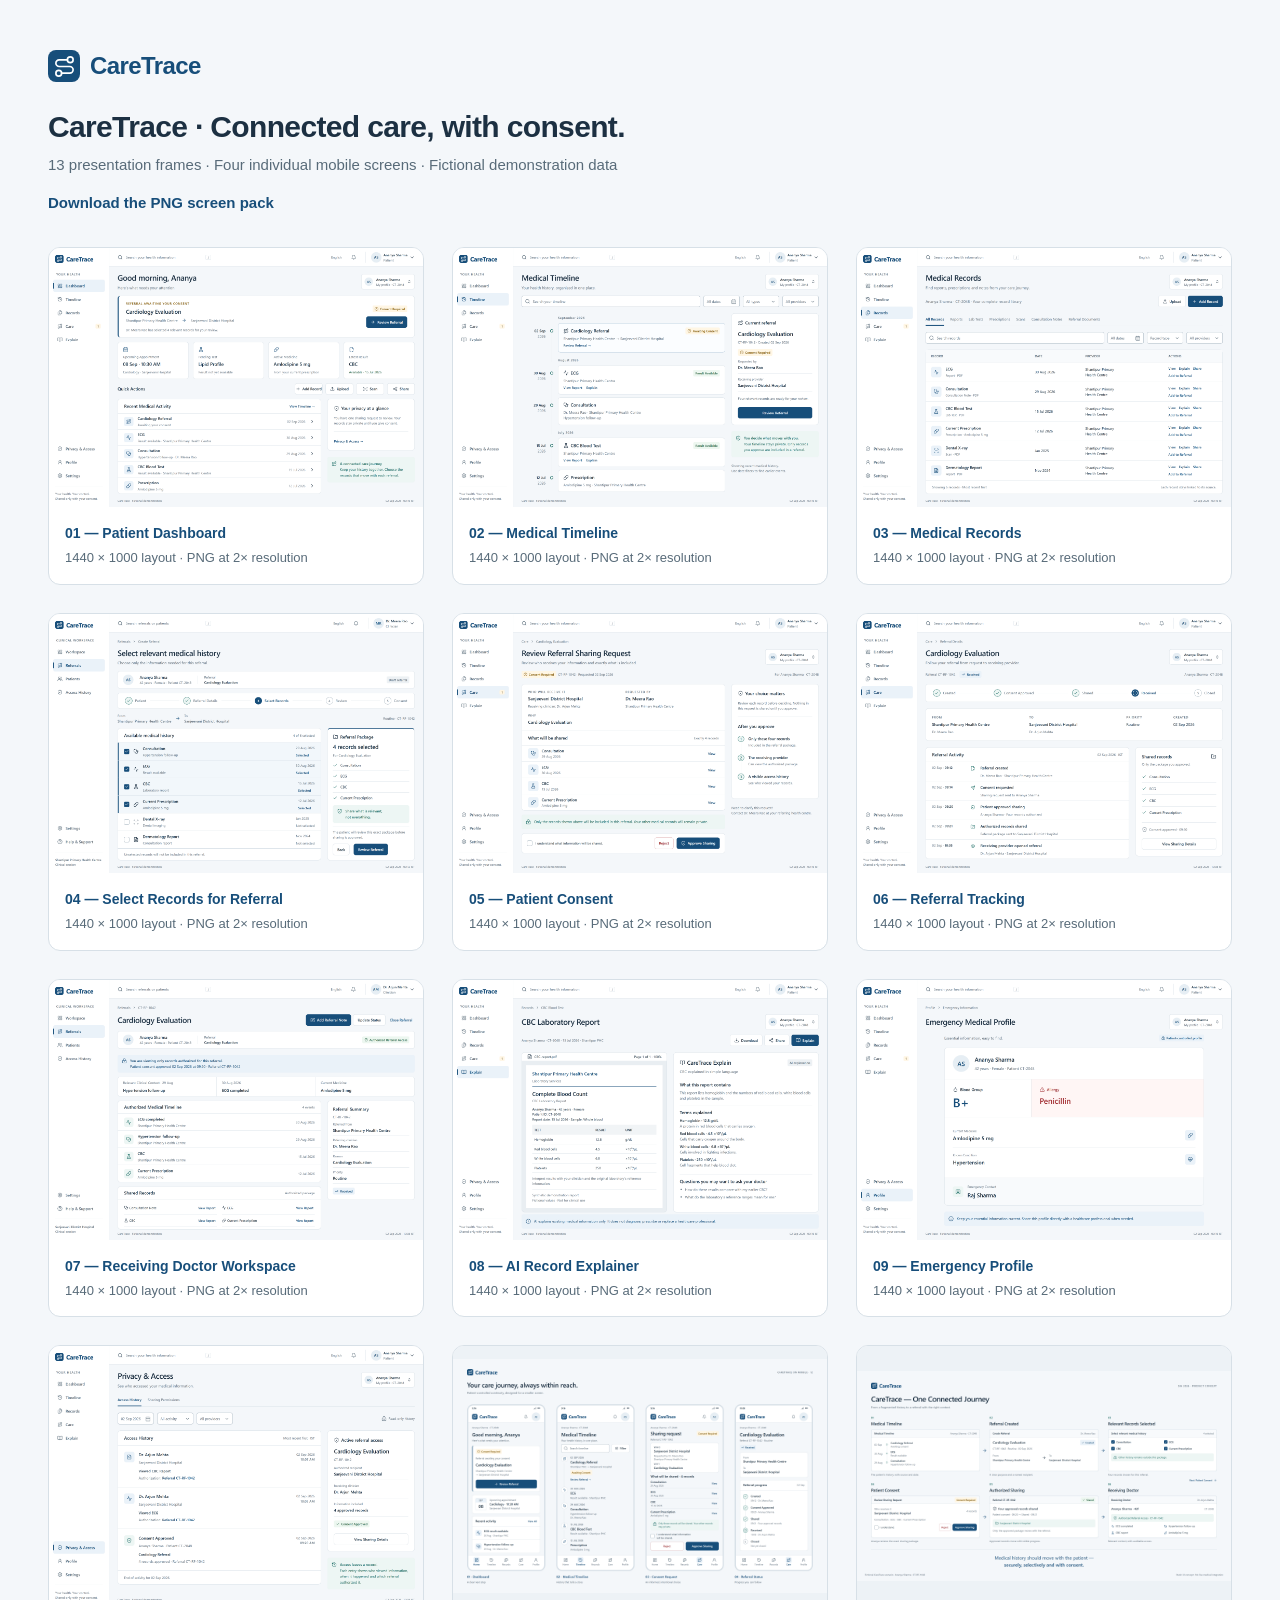
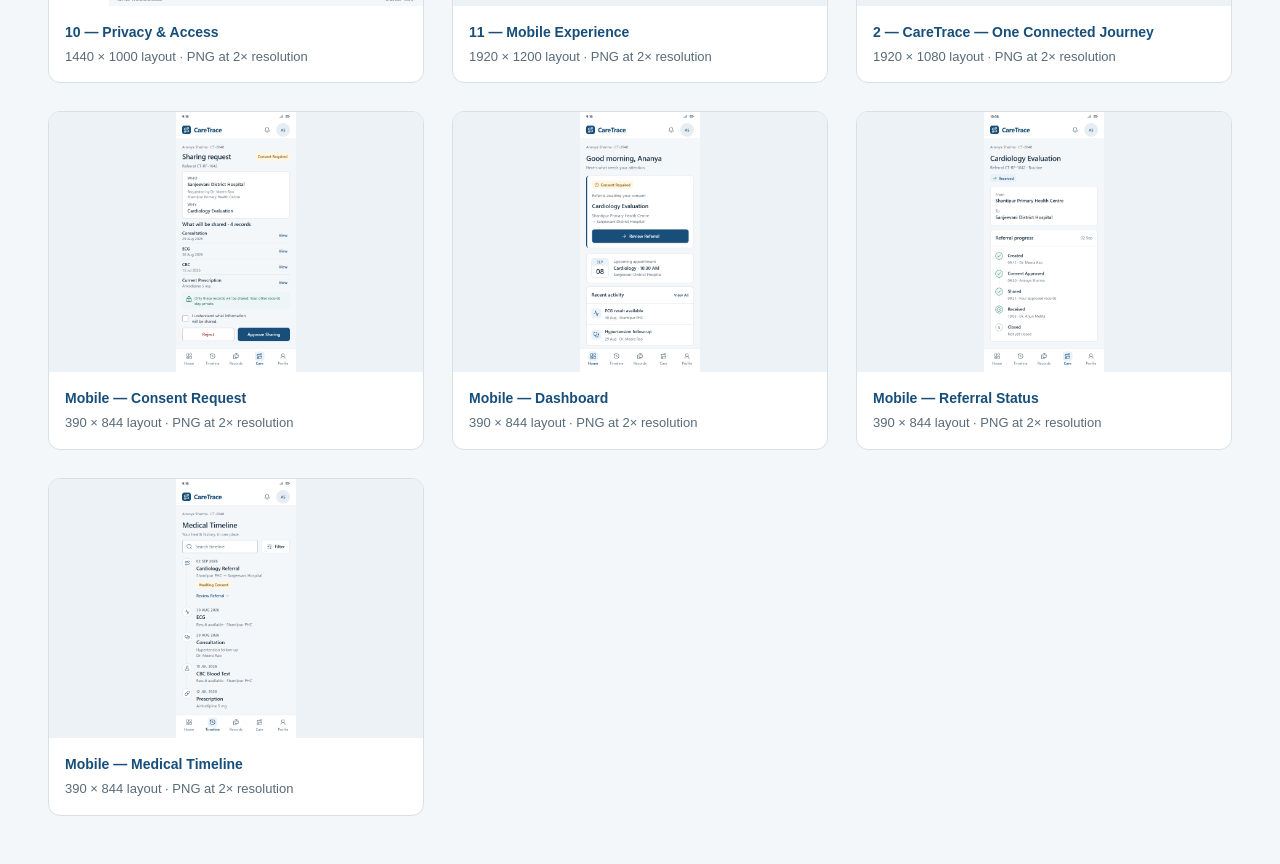
==== index.html @ 1bf3c95d "First commit" ====
<!doctype html>
<html lang="en">

<head>
    <meta charset="utf-8">
    <meta name="viewport" content="width=device-width,initial-scale=1">
    <title>CareTrace — Static UI Screens</title>
    <link rel="stylesheet" href="source/styles.css">
</head>

<body>
    <main class="gallery">
        <div class="brand"><span class="brandmark"><svg viewBox="0 0 24 24" fill="none" stroke="currentColor"
                    stroke-linecap="round" stroke-linejoin="round" aria-hidden="true">
                    <circle cx="6" cy="19" r="3" />
                    <path d="M9 19h8.5a3.5 3.5 0 0 0 0-7h-11a3.5 3.5 0 0 1 0-7H15" />
                    <circle cx="18" cy="5" r="3" />
                </svg></span>CareTrace</div>
        <h1>CareTrace · Connected care, with consent.</h1>
        <p class="muted">13 presentation frames · Four individual mobile screens · Fictional demonstration data</p>
        <p class="mt16"><a href="CareTrace-UI-Screens.zip">Download the PNG screen pack</a></p>
        <div class="gallery-grid">
            <!-- <a class="gallery-item" href="screens/01-design-system.png"><img
                    src="screens/01-design-system.png" alt="Design System / UI Kit">
                <div class="caption">01 — Design System / UI Kit<small>1440 × 1000 layout · PNG at 2× resolution</small>
                </div> -->
            </a><a class="gallery-item" href="pages/02-patient-dashboard.html"><img
                    src="screens/02-patient-dashboard.png" alt="Patient Dashboard">
                <div class="caption">01 — Patient Dashboard<small>1440 × 1000 layout · PNG at 2× resolution</small>
                </div>
            </a><a class="gallery-item" href="pages/03-medical-timeline.html"><img
                    src="screens/03-medical-timeline.png" alt="Medical Timeline">
                <div class="caption">02 — Medical Timeline<small>1440 × 1000 layout · PNG at 2× resolution</small></div>
            </a><a class="gallery-item" href="pages/04-medical-records.html"><img src="screens/04-medical-records.png"
                    alt="Medical Records">
                <div class="caption">03 — Medical Records<small>1440 × 1000 layout · PNG at 2× resolution</small></div>
            </a><a class="gallery-item" href="pages/05-select-records.html"><img src="screens/05-select-records.png"
                    alt="Select Records for Referral">
                <div class="caption">04 — Select Records for Referral<small>1440 × 1000 layout · PNG at 2×
                        resolution</small></div>
            </a><a class="gallery-item" href="pages/06-patient-consent.html"><img src="screens/06-patient-consent.png"
                    alt="Patient Consent">
                <div class="caption">05 — Patient Consent<small>1440 × 1000 layout · PNG at 2× resolution</small></div>
            </a><a class="gallery-item" href="pages/07-referral-tracking.html"><img
                    src="screens/07-referral-tracking.png" alt="Referral Tracking">
                <div class="caption">06 — Referral Tracking<small>1440 × 1000 layout · PNG at 2× resolution</small>
                </div>
            </a><a class="gallery-item" href="pages/08-doctor-workspace.html"><img
                    src="screens/08-doctor-workspace.png" alt="Receiving Doctor Workspace">
                <div class="caption">07 — Receiving Doctor Workspace<small>1440 × 1000 layout · PNG at 2×
                        resolution</small></div>
            </a><a class="gallery-item" href="pages/09-ai-record-explainer.html"><img
                    src="screens/09-ai-record-explainer.png" alt="AI Record Explainer">
                <div class="caption">08 — AI Record Explainer<small>1440 × 1000 layout · PNG at 2× resolution</small>
                </div>
            </a><a class="gallery-item" href="pages/10-emergency-profile.html"><img
                    src="screens/10-emergency-profile.png" alt="Emergency Profile">
                <div class="caption">09 — Emergency Profile<small>1440 × 1000 layout · PNG at 2× resolution</small>
                </div>
            </a><a class="gallery-item" href="pages/11-privacy-access.html"><img src="screens/11-privacy-access.png"
                    alt="Privacy & Access">
                <div class="caption">10 — Privacy & Access<small>1440 × 1000 layout · PNG at 2× resolution</small></div>
            </a><a class="gallery-item" href="pages/12-mobile-experience.html"><img
                    src="screens/12-mobile-experience.png" alt="Mobile Experience">
                <div class="caption">11 — Mobile Experience<small>1920 × 1200 layout · PNG at 2× resolution</small>
                </div>
            </a><a class="gallery-item" href="pages/13-journey-overview.html"><img
                    src="screens/13-journey-overview.png" alt="CareTrace — One Connected Journey">
                <div class="caption">2 — CareTrace — One Connected Journey<small>1920 × 1080 layout · PNG at 2×
                        resolution</small></div>
            </a><a class="gallery-item" href="pages/mobile-consent.html"><img src="screens/mobile-consent.png"
                    alt="Consent Request">
                <div class="caption">Mobile — Consent Request<small>390 × 844 layout · PNG at 2× resolution</small>
                </div>
            </a><a class="gallery-item" href="pages/mobile-dashboard.html"><img src="screens/mobile-dashboard.png"
                    alt="Dashboard">
                <div class="caption">Mobile — Dashboard<small>390 × 844 layout · PNG at 2× resolution</small></div>
            </a><a class="gallery-item" href="pages/mobile-status.html"><img src="screens/mobile-status.png"
                    alt="Referral Status">
                <div class="caption">Mobile — Referral Status<small>390 × 844 layout · PNG at 2× resolution</small>
                </div>
            </a><a class="gallery-item" href="pages/mobile-timeline.html"><img src="screens/mobile-timeline.png"
                    alt="Medical Timeline">
                <div class="caption">Mobile — Medical Timeline<small>390 × 844 layout · PNG at 2× resolution</small>
                </div>
            </a></div>
    </main>
</body>

</html>
---- source/styles.css ----
:root{--blue:#174e7a;--teal:#176a63;--ink:#1c3042;--muted:#586b79;--line:#d7e0e7;--bg:#f4f7fa;--green:#226343;--amber:#825500;--red:#a33135;--bluewash:#eaf2f9;--tealwash:#edf6f4;--greenwash:#edf7f0;--amberwash:#fff6e4;--redwash:#fff0f0}
*{box-sizing:border-box}body{margin:0;font-family:'Segoe UI',sans-serif;font-size:15px;line-height:1.5;color:var(--ink);background:var(--bg)}button,input,select{font:inherit}button{cursor:default}svg{width:20px;height:20px;flex:none;vertical-align:middle;stroke-width:1.75}h1,h2,h3,p{margin:0}h1{font-size:30px;line-height:1.25;font-weight:600;letter-spacing:-.65px}h2{font-size:22px;line-height:1.35;font-weight:600;letter-spacing:-.25px}h3{font-size:17px;line-height:1.4;font-weight:600}small,.small{font-size:13px}strong{font-weight:600}a,.link{color:var(--blue);font-weight:600;text-decoration:none}.muted{color:var(--muted)}.eyebrow{font-size:12px;letter-spacing:1.2px;text-transform:uppercase;font-weight:600;color:var(--muted)}.row{display:flex;align-items:center;gap:16px}.between{justify-content:space-between}.start{align-items:flex-start}.end{justify-content:flex-end}.gap8{gap:8px}.gap24{gap:24px}.stack{display:flex;flex-direction:column;gap:24px}.stack16{display:flex;flex-direction:column;gap:16px}.stack8{display:flex;flex-direction:column;gap:8px}.grow{flex:1;min-width:0}.mt8{margin-top:8px}.mt16{margin-top:16px}.mt24{margin-top:24px}.mt32{margin-top:32px}.mb16{margin-bottom:16px}.mb24{margin-bottom:24px}.rule{border:0;border-top:1px solid var(--line);margin:24px 0}.iconbox{display:grid;place-items:center;width:40px;height:40px;border-radius:8px;color:var(--blue);background:var(--bluewash);flex:none}.iconbox.teal{color:var(--teal);background:var(--tealwash)}.iconbox.amber{color:var(--amber);background:var(--amberwash)}.avatar{display:grid;place-items:center;width:40px;height:40px;border-radius:50%;background:#e6eef4;color:var(--blue);font-size:14px;font-weight:600;flex:none}.avatar.large{height:52px;width:52px;font-size:19px}.brand{display:flex;align-items:center;gap:10px;font-size:24px;letter-spacing:-.6px;font-weight:650;color:var(--blue)}.brandmark{width:32px;height:32px;background:var(--blue);color:white;display:grid;place-items:center;border-radius:8px}.brandmark svg{width:23px;height:23px}.sidebar{position:absolute;left:0;top:0;bottom:0;width:232px;background:#fff;border-right:1px solid var(--line);display:flex;flex-direction:column;padding:24px 16px}.sidebar .brand{padding:0 8px;margin-bottom:32px}.workspace-label{margin:0 12px 12px}.nav-item{height:48px;display:flex;align-items:center;gap:12px;padding:0 16px;border-radius:8px;color:var(--muted);font-weight:500;margin-bottom:4px}.nav-item.active{color:var(--blue);background:var(--bluewash);font-weight:600;position:relative}.nav-item.active:before{content:'';position:absolute;left:0;height:22px;width:3px;background:var(--blue);border-radius:0 3px 3px 0}.nav-item svg{width:20px}.nav-count{margin-left:auto;font-size:12px;min-width:20px;text-align:center;color:var(--amber);background:var(--amberwash);border-radius:4px}.sidebar-bottom{margin-top:auto}.sidebar-foot{border-top:1px solid var(--line);margin:16px 8px 0;padding-top:20px;font-size:12px;color:var(--muted)}.topbar{height:72px;background:#fff;border-bottom:1px solid var(--line);display:flex;align-items:center;justify-content:space-between;padding:0 32px}.topbar-search{width:360px;display:flex;gap:12px;align-items:center;color:var(--muted);font-size:14px}.topbar-search kbd{margin-left:auto;font-family:inherit;font-size:12px;border:1px solid var(--line);padding:0 7px;border-radius:4px}.top-user{padding-left:20px;border-left:1px solid var(--line)}.icon-button{width:44px;height:44px;border:0;background:transparent;display:grid;place-items:center;color:var(--muted)}.app{position:relative;width:1440px;height:1000px;overflow:hidden}.application{margin-left:232px}.content{padding:28px 32px 48px}.page-head{display:flex;justify-content:space-between;align-items:center;margin-bottom:24px;gap:24px}.page-head p{color:var(--muted);margin-top:8px}.breadcrumb{display:flex;align-items:center;gap:8px;font-size:13px;color:var(--muted);margin-bottom:16px}.breadcrumb svg{width:14px;height:14px}.profile-switch{display:flex;align-items:center;gap:12px;padding:8px 12px;background:#fff;border:1px solid var(--line);border-radius:8px;text-align:left;color:var(--ink)}.profile-switch .avatar{width:32px;height:32px;font-size:12px}.profile-switch svg{width:16px}.btn{border:1px solid var(--line);border-radius:8px;background:#fff;min-height:44px;padding:10px 16px;color:var(--ink);font-size:14px;font-weight:600;display:inline-flex;align-items:center;justify-content:center;gap:8px;white-space:nowrap}.btn svg{width:18px;height:18px}.btn.primary{background:var(--blue);border-color:var(--blue);color:#fff}.btn.tertiary{background:transparent;border-color:transparent;color:var(--blue);padding-left:8px;padding-right:8px}.btn.danger{color:var(--red);border-color:#dba9ab}.btn.compact{min-height:36px;padding:6px 12px;font-size:13px}.btn.full{width:100%}.chip{display:inline-flex;align-items:center;gap:6px;border-radius:5px;padding:4px 8px;font-size:12px;line-height:1.5;font-weight:600;color:var(--blue);background:var(--bluewash);white-space:nowrap}.chip svg{width:14px;height:14px}.chip.amber{color:var(--amber);background:var(--amberwash)}.chip.green{color:var(--green);background:var(--greenwash)}.chip.red{color:var(--red);background:var(--redwash)}.chip.neutral{color:var(--muted);background:#edf1f4}.panel{background:#fff;border:1px solid var(--line);border-radius:12px;padding:24px}.panel.flush{padding:0}.panel-head{display:flex;align-items:center;justify-content:space-between;padding:20px 24px;border-bottom:1px solid var(--line)}.panel-foot{padding:16px 24px;border-top:1px solid var(--line)}.split{display:grid;grid-template-columns:minmax(0,1fr) 336px;gap:24px;align-items:start}.equal{display:grid;grid-template-columns:1fr 1fr;gap:24px}.three{display:grid;grid-template-columns:repeat(3,1fr);gap:24px}.four{display:grid;grid-template-columns:repeat(4,1fr);gap:16px}.notice{display:flex;align-items:flex-start;gap:12px;border-radius:8px;padding:16px;background:var(--bluewash);color:var(--blue);font-size:14px;line-height:1.6}.notice svg{margin-top:1px}.notice.teal{color:var(--teal);background:var(--tealwash)}.notice.amber{color:var(--amber);background:var(--amberwash)}.notice.neutral{background:#f4f7fa;color:var(--muted)}.attention{border-left:4px solid var(--blue);padding:24px 28px;background:#fff}.attention .eyebrow{color:var(--amber)}.attention h2{margin:8px 0}.route{display:flex;gap:16px;align-items:center;color:var(--muted);font-size:14px}.route svg{width:18px;color:var(--blue)}.summary{padding:20px}.summary .label{font-size:13px;color:var(--muted);margin:12px 0 6px}.summary h3{font-size:18px}.summary .row{gap:8px}.summary svg{color:var(--blue)}.mini-date{border:1px solid var(--line);border-radius:8px;width:56px;text-align:center;overflow:hidden;flex:none}.mini-date .month{font-size:11px;letter-spacing:1px;background:var(--bluewash);padding:3px}.mini-date .day{font-size:23px;font-weight:600;padding:2px}.list-row{display:flex;gap:16px;align-items:center;padding:17px 24px;border-bottom:1px solid var(--line);min-height:76px}.list-row:last-child{border-bottom:0}.list-row p{font-size:13px;color:var(--muted);margin-top:3px}.list-row .meta{margin-left:auto;text-align:right;font-size:13px;color:var(--muted)}.list-row .iconbox{width:36px;height:36px}.quick-actions{display:flex;align-items:center;gap:12px}.quick-actions .btn{flex:1;min-width:0}.field{height:44px;background:#fff;border:1px solid #95a7b5;border-radius:8px;padding:0 12px;display:flex;align-items:center;gap:10px;color:var(--muted);font-size:14px}.field .push{margin-left:auto}.filters{display:flex;align-items:center;gap:12px;margin-bottom:24px}.filters .search{flex:1}.filters .field:not(.search){min-width:140px}.filter-label{font-size:13px;color:var(--muted);margin-right:4px}.tabs{display:flex;gap:24px;border-bottom:1px solid var(--line);margin-bottom:24px;white-space:nowrap}.tab{padding:12px 0;color:var(--muted);font-size:14px}.tab.active{color:var(--blue);border-bottom:3px solid var(--blue);font-weight:600}.identity-strip{background:#fff;border:1px solid var(--line);border-radius:10px;display:flex;align-items:center;gap:24px;padding:16px 20px;margin-bottom:24px}.identity-strip .divider{height:32px;border-left:1px solid var(--line)}.identity-meta{font-size:13px;color:var(--muted)}.identity-strip .push{margin-left:auto}.month-heading{font-size:12px;letter-spacing:1px;color:var(--muted);font-weight:600;margin:8px 0 16px 116px}.timeline-event{display:grid;grid-template-columns:92px 24px minmax(0,1fr);gap:12px;position:relative;padding-bottom:16px}.timeline-date{font-size:14px;color:var(--muted);padding-top:19px;text-align:right}.timeline-date strong{display:block;color:var(--ink)}.timeline-rail{position:relative;display:flex;justify-content:center;padding-top:21px}.timeline-rail:after{content:'';position:absolute;top:40px;bottom:-37px;width:1px;background:var(--line)}.timeline-event.last .timeline-rail:after{display:none}.timeline-dot{width:12px;height:12px;border-radius:50%;background:#fff;border:2px solid var(--teal);z-index:1;margin-top:3px}.timeline-event .panel{padding:18px 20px;border-radius:10px}.timeline-event .panel.highlight{border-color:#aec5d8;background:#fbfdff}.timeline-event .description{margin-top:8px;font-size:14px;color:var(--muted)}.event-actions{margin-top:8px;display:flex;gap:16px;align-items:center}.event-actions .link{font-size:13px}.side-note{border-top:1px solid var(--line);padding-top:16px;margin-top:16px;font-size:13px;color:var(--muted)}.fact{padding:12px 0;border-bottom:1px solid var(--line)}.fact:last-child{border:0}.fact .label{font-size:12px;color:var(--muted);margin-bottom:4px}.fact .value{font-size:15px;font-weight:600}.table{width:100%;border-collapse:collapse;text-align:left}.table th{font-size:12px;color:var(--muted);font-weight:600;background:#f8fafc;padding:14px 20px;border-bottom:1px solid var(--line)}.table td{padding:18px 20px;border-bottom:1px solid var(--line);font-size:14px;vertical-align:middle}.table tr:last-child td{border-bottom:0}.table .record-title{font-weight:600;font-size:15px}.table .meta{font-size:12px;color:var(--muted);margin-top:4px}.table .actions{display:flex;align-items:center;gap:12px;font-size:13px;color:var(--blue);font-weight:600;white-space:nowrap}.stepper{display:flex;align-items:center;justify-content:space-between;padding:24px 28px;background:white;border:1px solid var(--line);border-radius:10px;margin-bottom:24px}.step{display:flex;align-items:center;gap:10px;font-size:14px;color:var(--muted);position:relative}.step-num{width:28px;height:28px;border-radius:50%;border:1px solid #98a9b5;display:grid;place-items:center;font-size:12px;background:#fff}.step.done .step-num{background:var(--tealwash);color:var(--teal);border-color:var(--teal)}.step.done .step-num svg{width:16px;height:16px}.step.current{color:var(--blue);font-weight:600}.step.current .step-num{background:var(--blue);color:#fff;border-color:var(--blue)}.step-line{height:1px;background:var(--line);flex:1;margin:0 16px;min-width:20px}.check{width:20px;height:20px;border:1.5px solid #8297a6;border-radius:4px;background:#fff;flex:none;display:grid;place-items:center}.check.checked{background:var(--blue);border-color:var(--blue);color:white}.check svg{width:15px;height:15px}.select-row{padding:18px 24px;display:flex;gap:16px;align-items:center;border-bottom:1px solid var(--line);min-height:87px}.select-row:last-child{border:0}.select-row.selected{background:#f2f7fb;box-shadow:inset 3px 0 var(--blue)}.select-row .date{margin-left:auto;font-size:13px;color:var(--muted)}.select-row p{font-size:13px;color:var(--muted);margin-top:3px}.package{border-top:3px solid var(--blue)}.package-list{list-style:none;padding:0;margin:16px 0}.package-list li{display:flex;align-items:center;gap:12px;border-bottom:1px solid var(--line);padding:12px 0;font-size:14px}.package-list li:last-child{border:0}.package-list svg{width:17px;color:var(--teal)}.consent-summary{display:grid;grid-template-columns:1fr 1fr;gap:24px;padding:24px;border-bottom:1px solid var(--line)}.consent-summary .wide{grid-column:span 2}.consent-summary .eyebrow{margin-bottom:6px}.consent-row{padding:13px 24px;display:flex;gap:12px;align-items:center;border-bottom:1px solid var(--line)}.consent-row:last-child{border-bottom:0}.consent-row p{font-size:13px;color:var(--muted)}.consent-check{display:flex;gap:12px;align-items:center;min-height:44px;font-size:14px}.consent-actions{display:flex;gap:12px;justify-content:flex-end;margin-top:16px}.vertical-progress .progress-item{display:flex;gap:16px;min-height:73px;position:relative}.progress-mark{height:24px;width:24px;border:1px solid var(--teal);border-radius:50%;color:var(--teal);display:grid;place-items:center;flex:none;background:var(--tealwash);z-index:1}.progress-mark svg{width:14px;height:14px}.progress-item:not(:last-child):after{content:'';position:absolute;top:25px;bottom:0;left:11px;width:1px;background:var(--line)}.progress-item p{font-size:13px;color:var(--muted);margin-top:3px}.activity-row{padding:16px 24px;display:flex;gap:20px;align-items:flex-start;border-bottom:1px solid var(--line)}.activity-row:last-child{border:0}.activity-time{width:128px;font-size:13px;color:var(--muted);flex:none}.activity-time strong{color:var(--ink)}.activity-row svg{width:18px;color:var(--teal);margin-top:3px}.clinical-context{display:grid;grid-template-columns:repeat(3,1fr);border:1px solid var(--line);border-radius:10px;background:#fff;margin:24px 0}.clinical-context>div{padding:20px 24px;border-right:1px solid var(--line)}.clinical-context>div:last-child{border:0}.clinical-context p{font-size:13px;color:var(--muted);margin-bottom:8px}.document-viewer{background:#e9eef2;border:1px solid var(--line);border-radius:12px;overflow:hidden}.document-toolbar{background:#fff;border-bottom:1px solid var(--line);padding:12px 20px;display:flex;align-items:center;justify-content:space-between;font-size:13px}.document{margin:24px;background:#fff;padding:32px 28px;min-height:582px}.document .lab-brand{color:var(--blue);font-weight:600;font-size:17px;border-bottom:2px solid var(--blue);padding-bottom:16px}.document h2{font-size:21px;margin:24px 0 4px}.document .patient-data{font-size:13px;margin:20px 0}.lab-table{width:100%;border-collapse:collapse;margin:24px 0;font-size:13px}.lab-table th{text-align:left;background:#f1f4f6;padding:10px 8px;font-size:12px;font-weight:600}.lab-table td{padding:14px 8px;border-bottom:1px solid var(--line)}.explain-section{padding:20px 0;border-bottom:1px solid var(--line)}.explain-section:first-of-type{padding-top:0}.explain-section:last-child{border:0}.explain-section h3{margin-bottom:12px}.explain-section p{font-size:14px;color:var(--muted)}.term{margin-bottom:12px}.term:last-child{margin:0}.term strong{color:var(--ink)}.questions{padding-left:20px;margin:0;color:var(--muted);font-size:14px}.questions li{margin-top:8px}.emergency-wrap{max-width:1000px;margin:0 auto}.emergency-identity{padding:28px 32px;display:flex;gap:20px;align-items:center;border-bottom:1px solid var(--line)}.emergency-identity .avatar{width:64px;height:64px;font-size:24px}.emergency-critical{display:grid;grid-template-columns:1fr 2fr;border-bottom:1px solid var(--line)}.emergency-critical>div{padding:28px 32px}.emergency-critical .allergy{border-left:1px solid var(--line);background:#fff6f5}.blood-value{font-size:48px;font-weight:600;line-height:1.2;color:var(--blue);margin-top:8px}.allergy-value{font-size:30px;font-weight:600;line-height:1.3;color:var(--red);margin-top:12px}.emergency-info{padding:24px 32px}.emergency-info .fact{padding:20px 0}.emergency-info .fact .value{font-size:20px}.emergency-contact{display:flex;gap:16px;align-items:center;padding:24px 32px;border-top:1px solid var(--line);background:#f8fafc;border-radius:0 0 12px 12px}.audit-entry{display:flex;gap:16px;padding:24px;border-bottom:1px solid var(--line)}.audit-entry:last-child{border:0}.audit-entry h3{font-size:16px}.audit-entry p{font-size:14px;color:var(--muted)}.audit-entry .time{margin-left:auto;font-size:13px;color:var(--muted);text-align:right;white-space:nowrap}.audit-entry .action{font-weight:600;margin:12px 0 6px;color:var(--ink)}.screen-foot{position:absolute;bottom:16px;left:264px;right:32px;display:flex;justify-content:space-between;font-size:11px;color:var(--muted)}
/* Presentation boards use the same type, spacing, colors, and components. */
.board{width:1440px;height:1000px;background:var(--bg);padding:40px 48px;position:relative;overflow:hidden}.board-head{display:flex;align-items:center;justify-content:space-between;margin-bottom:32px}.board-head .brand{font-size:26px}.board-title{margin-bottom:32px}.board-title h1{font-size:32px}.kit-grid{display:grid;grid-template-columns:1.05fr 1fr 1fr;gap:24px}.kit-column{display:flex;flex-direction:column;gap:24px}.kit-section h3{margin-bottom:16px}.swatches{display:flex;gap:8px;margin-top:16px}.swatch{flex:1}.swatch-color{height:44px;border:1px solid var(--line);border-radius:6px;margin-bottom:8px}.swatch span{font-size:11px}.type-sample{padding:10px 0;border-bottom:1px solid var(--line);display:flex;align-items:center;justify-content:space-between}.type-sample:last-child{border:0}.type-sample small{color:var(--muted)}.spacing-bars{display:flex;gap:16px;align-items:flex-end;margin-top:20px}.spacing-bars span{display:block;width:24px;background:#c3d7e7;border-radius:3px 3px 0 0}.spacing-bars small{font-size:11px;color:var(--muted)}.kit-section .chip{margin:0 4px 8px 0}.kit-dialog{border:1px solid var(--line);border-radius:10px;padding:20px}.kit-dialog .row{justify-content:flex-end}.kit-section .list-row{padding:16px 0}.kit-foot{position:absolute;bottom:24px;left:48px;right:48px;display:flex;justify-content:space-between;color:var(--muted);font-size:12px}.phone{width:390px;height:844px;background:var(--bg);position:relative;overflow:hidden}.phone-status{height:28px;padding:4px 20px;font-size:12px;font-weight:600;display:flex;align-items:center;justify-content:space-between;background:white}.phone-status svg{width:14px;height:14px}.phone-header{height:60px;background:white;border-bottom:1px solid var(--line);display:flex;align-items:center;justify-content:space-between;padding:0 20px}.phone-header .brand{font-size:21px}.phone-header .brandmark{width:28px;height:28px;border-radius:7px}.phone-header .brandmark svg{width:20px;height:20px}.phone-content{padding:20px 20px 90px}.phone h1{font-size:24px;letter-spacing:-.4px}.phone h2{font-size:19px}.phone h3{font-size:16px}.phone .subtitle{font-size:13px;color:var(--muted);margin-top:6px}.phone .panel{padding:16px;border-radius:10px}.phone .panel.flush{padding:0}.phone .notice{font-size:13px;padding:12px;gap:8px}.phone .chip{font-size:11px}.phone .identity-line{font-size:12px;color:var(--muted);margin-bottom:16px}.phone .panel-head{padding:14px 16px}.phone .list-row{padding:14px 16px;gap:12px;min-height:66px}.phone .list-row .iconbox{width:32px;height:32px}.phone .list-row p{font-size:12px}.phone .list-row strong{font-size:14px}.phone .attention{border-left:3px solid var(--blue)}.phone .attention h2{margin:12px 0 8px}.phone .attention p{font-size:13px;color:var(--muted)}.phone .attention .btn{margin-top:16px;width:100%}.phone-nav{position:absolute;bottom:0;left:0;right:0;background:#fff;border-top:1px solid var(--line);height:76px;display:flex;justify-content:space-around;padding:8px 4px 16px}.phone-nav .nav{display:flex;flex-direction:column;gap:3px;align-items:center;justify-content:center;font-size:11px;color:var(--muted);min-width:64px;min-height:48px}.phone-nav .nav.active{color:var(--blue);font-weight:600}.phone-nav svg{width:21px;height:21px}.phone-nav .nav.active svg{background:var(--bluewash);box-shadow:0 0 0 5px var(--bluewash);border-radius:4px}.phone .mobile-event{display:flex;gap:14px;padding:14px 0;position:relative}.mobile-event:not(:last-child):before{content:'';position:absolute;top:46px;bottom:-10px;left:15px;border-left:1px solid var(--line)}.mobile-event .iconbox{width:32px;height:32px;background:white;border:1px solid var(--line);border-radius:50%;z-index:1}.mobile-event .iconbox svg{height:17px;width:17px}.mobile-event .date{font-size:11px;font-weight:600;color:var(--muted);letter-spacing:.3px;margin-bottom:4px}.mobile-event p{font-size:13px;color:var(--muted);margin-top:4px}.mobile-event .link{display:inline-flex;align-items:center;min-height:44px;font-size:13px}.mobile-record{display:flex;justify-content:space-between;align-items:center;padding:10px 0;border-bottom:1px solid var(--line);font-size:14px}.mobile-record:last-child{border:0}.mobile-record small{font-size:12px;color:var(--muted);display:block}.mobile-record .link{min-width:44px;min-height:44px;display:flex;align-items:center;justify-content:center;font-size:13px}.phone .consent-check{font-size:13px;line-height:1.4;margin-top:12px}.phone .consent-actions{margin-top:12px}.phone .consent-actions .btn{flex:1}.phone .vertical-progress{padding:20px 16px 0}.phone .progress-item{min-height:66px;font-size:14px}.phone .progress-item p{font-size:12px}.phone .progress-item.future .progress-mark{background:white;color:var(--muted);border-color:#95a7b5}.mobile-board{width:1920px;height:1200px;padding:48px 72px;background:var(--bg);position:relative}.mobile-board>h1{font-size:34px}.mobile-board .phones{display:flex;justify-content:space-between;margin-top:48px}.phone-frame{width:402px;height:856px;background:white;border:6px solid #d7e0e7;border-radius:32px;overflow:hidden}.phone-caption{margin-top:16px;color:var(--blue);font-size:17px;font-weight:600}.phone-caption small{display:block;color:var(--muted);font-weight:400;margin-top:4px}.journey{width:1920px;height:1080px;padding:56px 72px;background:var(--bg);position:relative}.journey h1{font-size:38px;letter-spacing:-1px}.journey-grid{display:grid;grid-template-columns:repeat(3,1fr);gap:28px 48px;margin-top:32px}.journey-card{position:relative}.journey-card .number{color:var(--teal);font-size:14px;font-weight:600;letter-spacing:1px}.journey-card h2{font-size:21px;margin:6px 0 16px}.preview-window{height:215px;border:1px solid #b8cbd8;border-radius:10px;background:white;overflow:hidden}.preview-window img{width:100%;height:100%;object-fit:cover;object-position:top}.journey-card .flow-arrow{position:absolute;right:-35px;top:167px;color:var(--blue)}.journey-card .flow-arrow svg{width:24px;height:24px}.journey-caption{margin-top:32px;padding-top:24px;border-top:1px solid var(--line);font-size:24px;color:var(--blue);text-align:center;line-height:1.5}.journey .board-head{margin-bottom:24px}.journey-card .micro-note{font-size:13px;color:var(--muted);margin-top:8px}.gallery{padding:48px;max-width:1800px;margin:auto}.gallery h1{margin:24px 0 8px}.gallery-grid{display:grid;grid-template-columns:repeat(3,1fr);gap:28px;margin-top:32px}.gallery-item{background:white;border:1px solid var(--line);border-radius:12px;overflow:hidden}.gallery-item img{width:100%;aspect-ratio:1.44;object-fit:contain;background:#edf2f6;display:block}.gallery-item .caption{padding:16px;font-size:14px}.gallery-item small{display:block;color:var(--muted);font-weight:400;margin-top:4px}
/* Final composition adjustments preserve the common type scale and component language. */
.content{padding-top:24px}.page-head{margin-bottom:20px}.panel-head{padding:16px 24px}.list-row{padding:12px 24px;min-height:72px}.table td{padding:14px 20px}.select-row{padding:12px 24px;min-height:76px}.stepper{padding:20px 28px}.identity-strip{padding:12px 20px}.activity-row{padding:14px 24px}.timeline-event .panel{padding:16px 20px}.timeline-event{padding-bottom:12px}.month-heading{margin-bottom:12px}.timeline-event .description{margin-top:6px}.event-actions{margin-top:6px}.board{padding:32px 40px}.board-head{margin-bottom:24px}.board-title{margin-bottom:24px}.kit-grid{gap:20px}.kit-column{gap:16px}.kit-section{padding:20px}.kit-section h3{margin-bottom:12px}.type-sample{padding:8px 0}.kit-dialog{padding:16px}.kit-foot{left:40px;right:40px}.kit-section .list-row{padding:12px 0;min-height:64px}.kit-section .mt24{margin-top:16px}.kit-section .mt16{margin-top:12px}.kit-section .stack16{gap:12px}
body[data-screen="02-patient-dashboard"] .summary{padding:16px 20px}
body[data-screen="05-select-records"] .package-list{margin:12px 0}
body[data-screen="05-select-records"] .package-list li{padding:10px 0}
body[data-screen="05-select-records"] .side-note{margin-top:12px;padding-top:12px}
body[data-screen="06-patient-consent"] .consent-summary{padding:20px 24px;gap:16px}
body[data-screen="06-patient-consent"] .consent-row{padding:10px 24px}
body[data-screen="06-patient-consent"] .stack16>.panel:last-child{padding:16px 20px;display:flex;align-items:center;justify-content:space-between;gap:12px}
body[data-screen="06-patient-consent"] .consent-actions{margin-top:0}
body[data-screen="06-patient-consent"] .consent-check{font-size:13px}
body[data-screen="08-doctor-workspace"] .content>.notice{padding:12px 16px}
body[data-screen="08-doctor-workspace"] .clinical-context{margin:20px 0}
body[data-screen="08-doctor-workspace"] .clinical-context>div{padding:16px 20px}
body[data-screen="08-doctor-workspace"] .list-row{min-height:64px;padding:10px 24px}
body[data-screen="08-doctor-workspace"] .fact{padding:8px 0}
body[data-screen="08-doctor-workspace"] aside .panel{padding:20px}
body[data-screen="08-doctor-workspace"] .split .stack{gap:16px}
body[data-screen="08-doctor-workspace"] section.stack>.panel:last-child>div:last-child{display:grid;grid-template-columns:1fr 1fr;gap:0 20px}
body[data-screen="08-doctor-workspace"] section.stack>.panel:last-child .row{font-size:13px;gap:4px}
body[data-screen="08-doctor-workspace"] section.stack>.panel:last-child .row svg{width:16px}
body[data-screen="08-doctor-workspace"] section.stack>.panel:last-child .btn{padding:4px;font-size:12px}
body[data-screen="09-ai-record-explainer"] .document{padding:24px;min-height:536px;margin:20px}
body[data-screen="09-ai-record-explainer"] .explain-section{padding:16px 0}
body[data-screen="09-ai-record-explainer"] .explain-section h3{margin-bottom:8px}
body[data-screen="09-ai-record-explainer"] .term{margin-bottom:8px}
body[data-screen="09-ai-record-explainer"] .panel>.mb24{margin-bottom:12px}
.phone-content{padding:16px 20px 0}.phone .identity-line{margin-bottom:12px}.phone-screen-timeline .mobile-event{padding:8px 0}.phone-screen-timeline .mobile-event p{margin-top:2px}.phone-screen-timeline .mt16{margin-top:12px}.phone-screen-consent .identity-line{margin-bottom:8px}.phone-screen-consent .mt16{margin-top:8px}.phone-screen-consent .panel{padding:12px 16px}.phone-screen-consent .panel .mt16{margin-top:8px}.phone-screen-consent .panel p{margin-top:4px;font-size:12px;line-height:1.4}.phone-screen-consent .mobile-record{padding:3px 0;min-height:50px}.phone-screen-consent .mobile-record small{font-size:12px;line-height:1.35}.phone-screen-consent .notice{font-size:12px;line-height:1.4;padding:10px 12px}.phone-screen-consent .consent-check{margin-top:8px}.phone-screen-consent .consent-actions{margin-top:8px}.phone-screen-consent h1{font-size:23px}.phone-screen-dashboard .mt24{margin-top:16px}.phone-screen-dashboard .list-row{padding:12px 16px}.phone-screen-status .progress-item{min-height:62px}.phone-screen-status .mt16{margin-top:12px}
.kit-fields{display:grid;grid-template-columns:1fr 1fr;gap:12px}.kit-fields .search{grid-column:span 2}.board .board-head{margin-bottom:16px}.board .board-title{margin-bottom:16px}.board .type-sample{padding:6px 0}
body[data-screen="02-patient-dashboard"] .attention{padding:20px 28px}
body[data-screen="02-patient-dashboard"] .list-row{padding:8px 24px;min-height:60px}
body[data-screen="02-patient-dashboard"] .content>.mb24{margin-bottom:20px}
body[data-screen="02-patient-dashboard"] .summary .label{margin-top:8px}
body[data-screen="05-select-records"] .select-row{padding:8px 24px;min-height:68px}
body[data-screen="05-select-records"] .identity-strip,body[data-screen="05-select-records"] .stepper{margin-bottom:16px}
body[data-screen="05-select-records"] .content>.row.mb24{margin-bottom:16px}
body[data-screen="05-select-records"] .panel-foot{padding:12px 24px}
body[data-screen="05-select-records"] .package .notice{padding:12px 16px}
body[data-screen="05-select-records"] .package .mt24{margin-top:16px}
body[data-screen="09-ai-record-explainer"] .document{min-height:0;padding:20px 24px}
body[data-screen="09-ai-record-explainer"] .document .lab-brand{padding-bottom:12px}
body[data-screen="09-ai-record-explainer"] .document h2{margin-top:16px}
body[data-screen="09-ai-record-explainer"] .document .patient-data{margin:16px 0}
body[data-screen="09-ai-record-explainer"] .lab-table{margin:16px 0}
body[data-screen="09-ai-record-explainer"] .lab-table td{padding:10px 8px}
body[data-screen="09-ai-record-explainer"] .document .side-note{margin-top:12px;padding-top:12px}
body[data-screen="02-patient-dashboard"] .content>.mb24{margin-bottom:16px}
body[data-screen="05-select-records"] .package{padding:20px}
body[data-screen="05-select-records"] .package-list{margin:8px 0}
body[data-screen="05-select-records"] .package .mt16{margin-top:12px}
body[data-screen="05-select-records"] .stepper{padding:16px 28px}
body[data-screen="08-doctor-workspace"] .clinical-context{margin:16px 0}
body[data-screen="08-doctor-workspace"] .clinical-context>div{padding:12px 20px}
body[data-screen="08-doctor-workspace"] .panel-head{padding:12px 24px}
body[data-screen="09-ai-record-explainer"] .document-toolbar{padding:6px 20px}
body[data-screen="09-ai-record-explainer"] .document{margin:16px}
body[data-screen="09-ai-record-explainer"] .document h2{margin-top:12px}
body[data-screen="09-ai-record-explainer"] .document .patient-data{margin:12px 0}
body[data-screen="09-ai-record-explainer"] .lab-table{margin:12px 0}
body[data-screen="09-ai-record-explainer"] .lab-table td{padding:8px}
.phone-screen-status .progress-item{min-height:58px}
.journey-mini-head{height:40px;background:#f8fafc;border-bottom:1px solid var(--line);padding:0 16px;display:flex;align-items:center;justify-content:space-between;font-size:13px}.journey-mini-head>span:not(.chip){font-size:12px;color:var(--muted)}.mini-content{padding:14px 16px}.mini-timeline-row{display:flex;align-items:center;gap:16px;min-height:46px;font-size:13px}.mini-timeline-row>span:first-child{width:44px;color:var(--muted)}.mini-timeline-row small{display:block;color:var(--muted);font-size:12px}.mini-node{width:8px;height:8px;border:1.5px solid var(--teal);border-radius:50%;position:relative}.mini-timeline-row:not(:last-child) .mini-node:after{content:'';position:absolute;height:36px;top:9px;left:2px;border-left:1px solid var(--line)}.mini-route{display:flex;gap:16px;align-items:center;margin-top:16px}.mini-route>div{flex:1;font-size:13px}.mini-route small{display:block;color:var(--muted);margin-bottom:4px}.mini-route strong{display:block}.mini-check-grid{display:grid;grid-template-columns:1fr 1fr;gap:14px 16px;font-size:13px}.mini-check-grid .check{width:18px;height:18px}.mini-private{display:flex;gap:8px;align-items:center;font-size:13px;color:var(--teal);background:var(--tealwash);padding:10px 12px;margin-top:16px;border-radius:6px}.mini-private svg{width:17px;height:17px}.mini-record-line{font-size:13px;color:var(--muted);padding:12px 0}.mini-check-grid svg{height:16px;width:16px;margin-right:4px;color:var(--blue)}.continue-flow{position:absolute;bottom:-27px;right:0;color:var(--blue);font-size:12px;font-weight:600;display:flex;gap:8px;align-items:center}.continue-flow svg{height:16px;width:16px}
.month-heading{margin-left:140px}
.table{table-layout:fixed}.table th:nth-child(1){width:35%}.table th:nth-child(2){width:17%}.table th:nth-child(3){width:28%}.table th:nth-child(4){width:20%}
body[data-screen="07-referral-tracking"] .activity-row{padding:12px 24px}
body[data-screen="09-ai-record-explainer"] .content>.mt16{margin-top:8px}
.mini-check-grid .check svg{color:white;width:14px;height:14px;margin:0}
.phone-nav .nav{font-size:12px}.phone .chip{font-size:12px}.phone .mobile-event .date{font-size:12px}
.phone .panel-head{padding:4px 16px;min-height:52px}.phone .panel-head .link{display:inline-flex;align-items:center;min-height:44px;min-width:44px}
.phone-header .avatar{min-width:44px;min-height:44px}
.phone-screen-dashboard .panel.flush{margin-top:12px}
.phone-screen-timeline .filters{margin-top:8px}
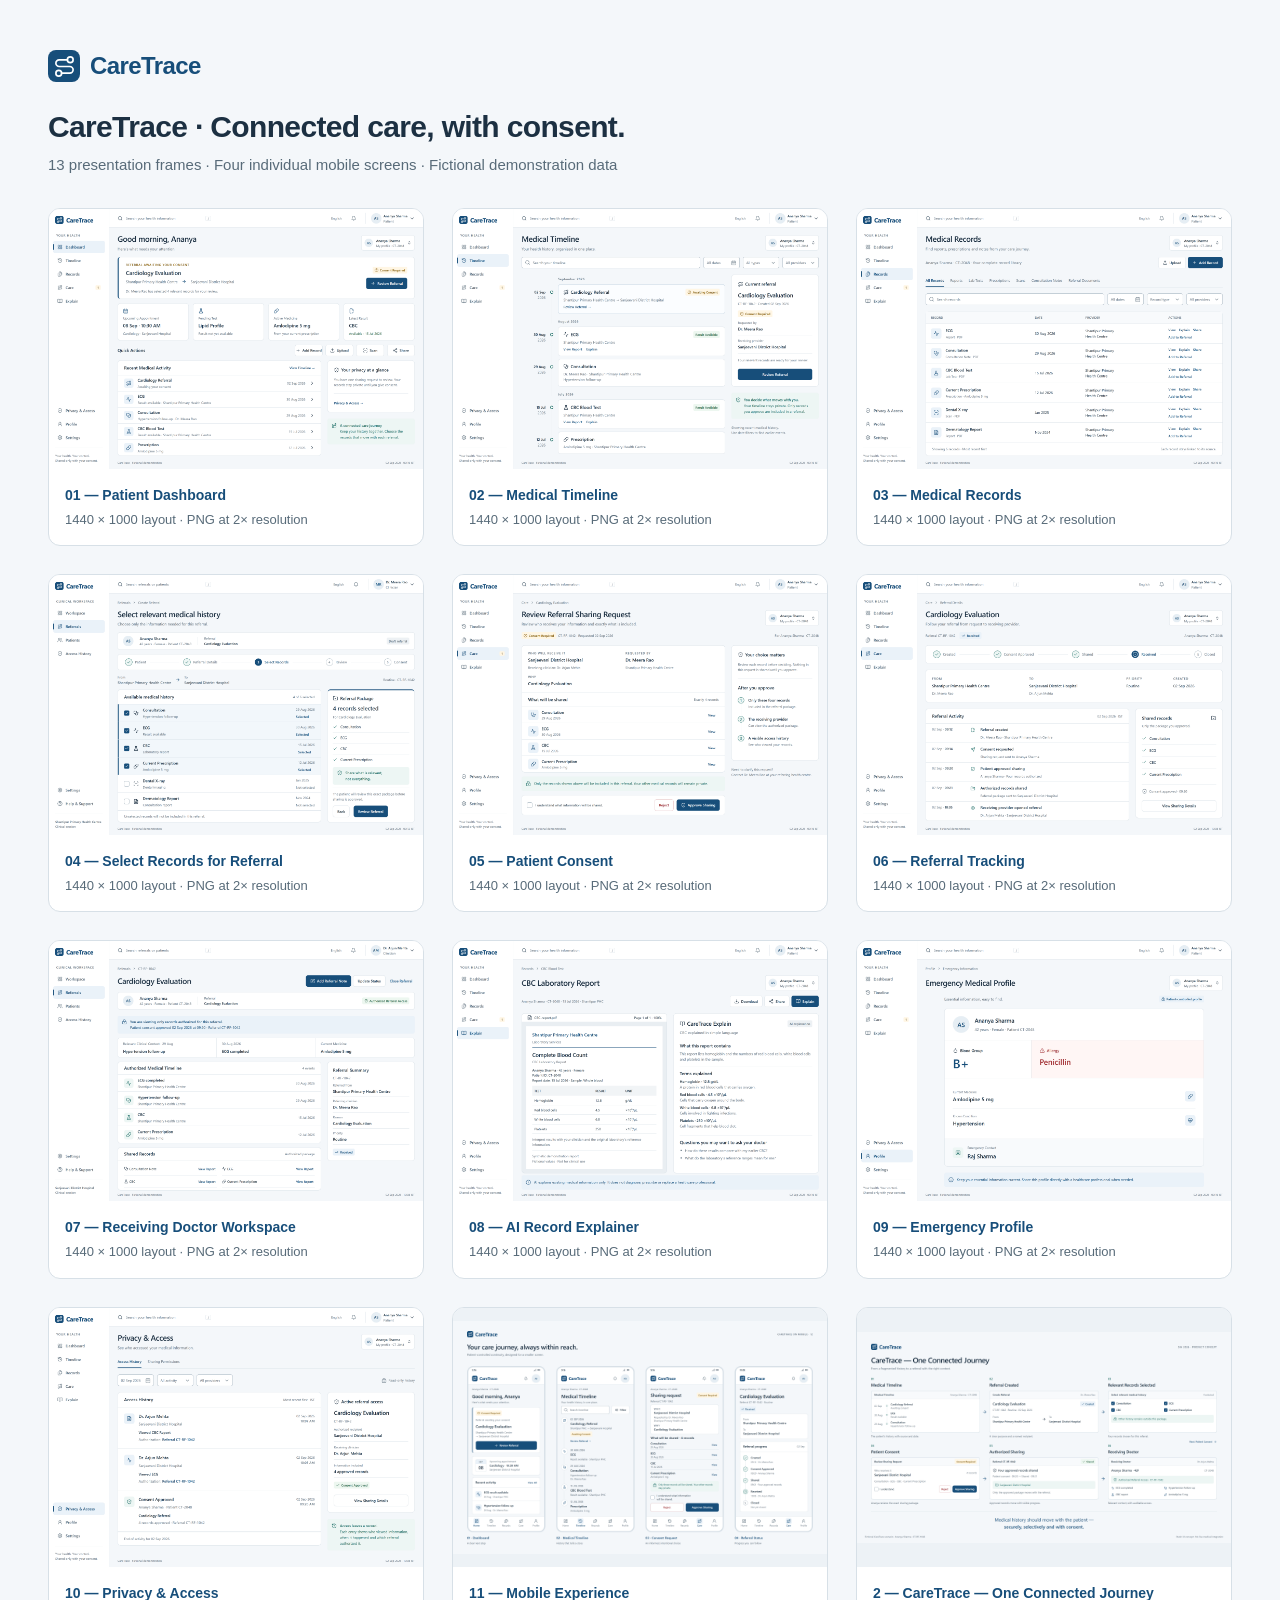
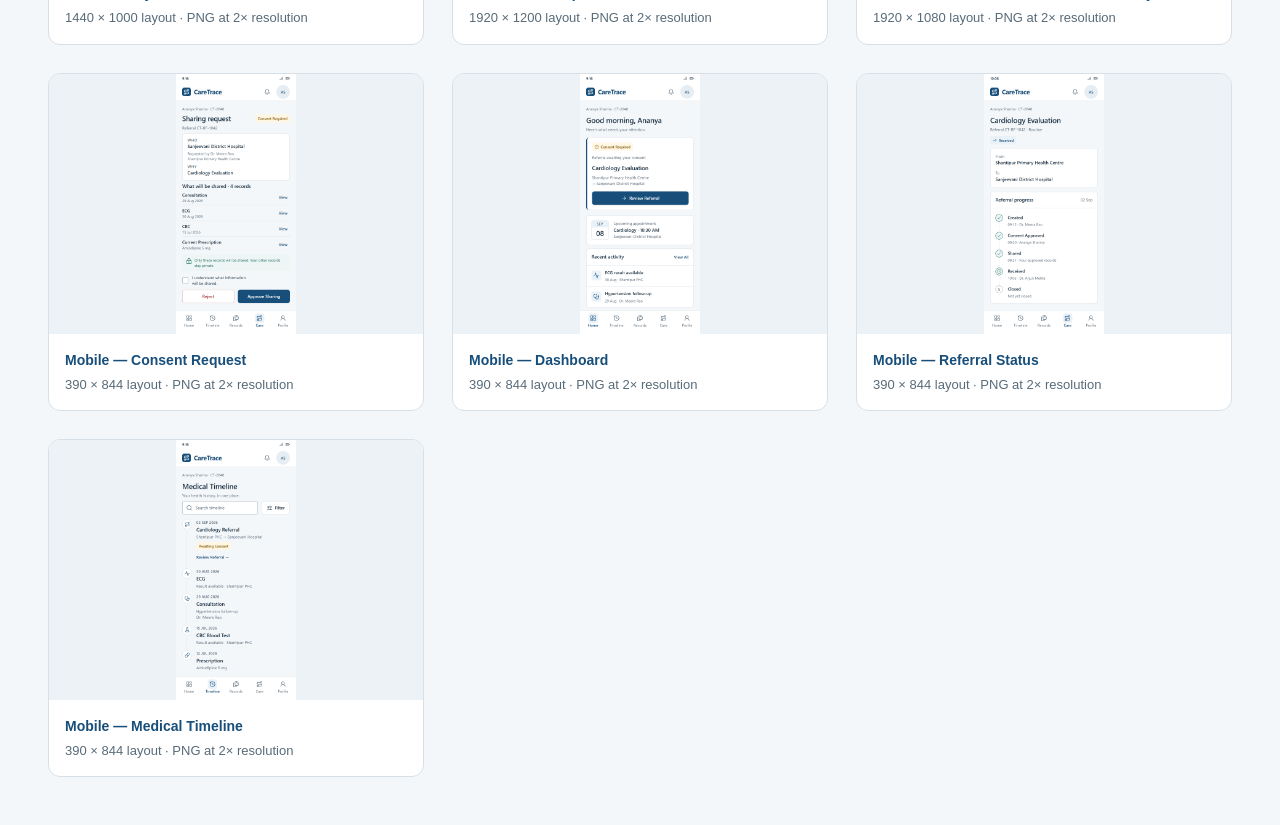
==== commit 9c6f9742: "Comment out PNG screen pack download link Comment out the download link for the PNG screen pack." ====
--- a/index.html
+++ b/index.html
@@ -18,7 +18,7 @@
                 </svg></span>CareTrace</div>
         <h1>CareTrace · Connected care, with consent.</h1>
         <p class="muted">13 presentation frames · Four individual mobile screens · Fictional demonstration data</p>
-        <p class="mt16"><a href="CareTrace-UI-Screens.zip">Download the PNG screen pack</a></p>
+        <!-- <p class="mt16"><a href="CareTrace-UI-Screens.zip">Download the PNG screen pack</a></p> -->
         <div class="gallery-grid">
             <!-- <a class="gallery-item" href="screens/01-design-system.png"><img
                     src="screens/01-design-system.png" alt="Design System / UI Kit">
@@ -87,4 +87,4 @@
     </main>
 </body>
 
-</html>+</html>
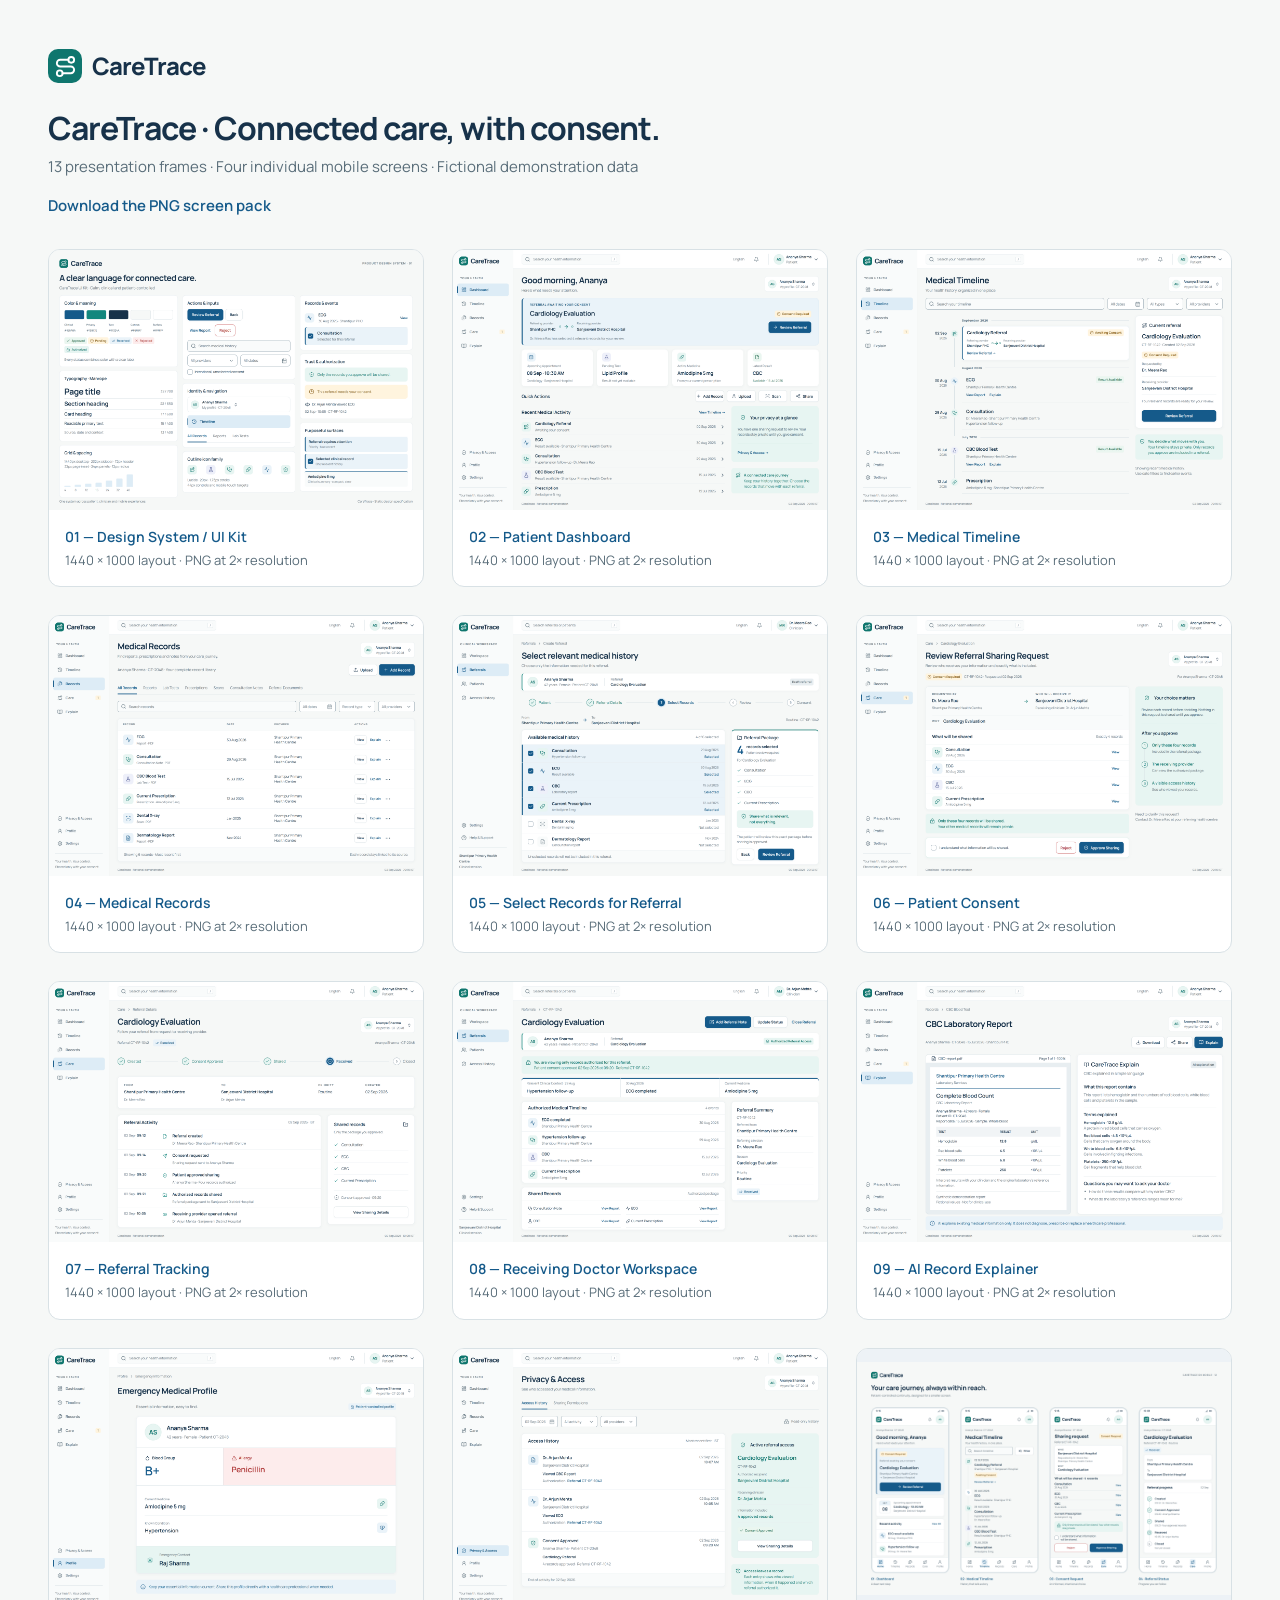
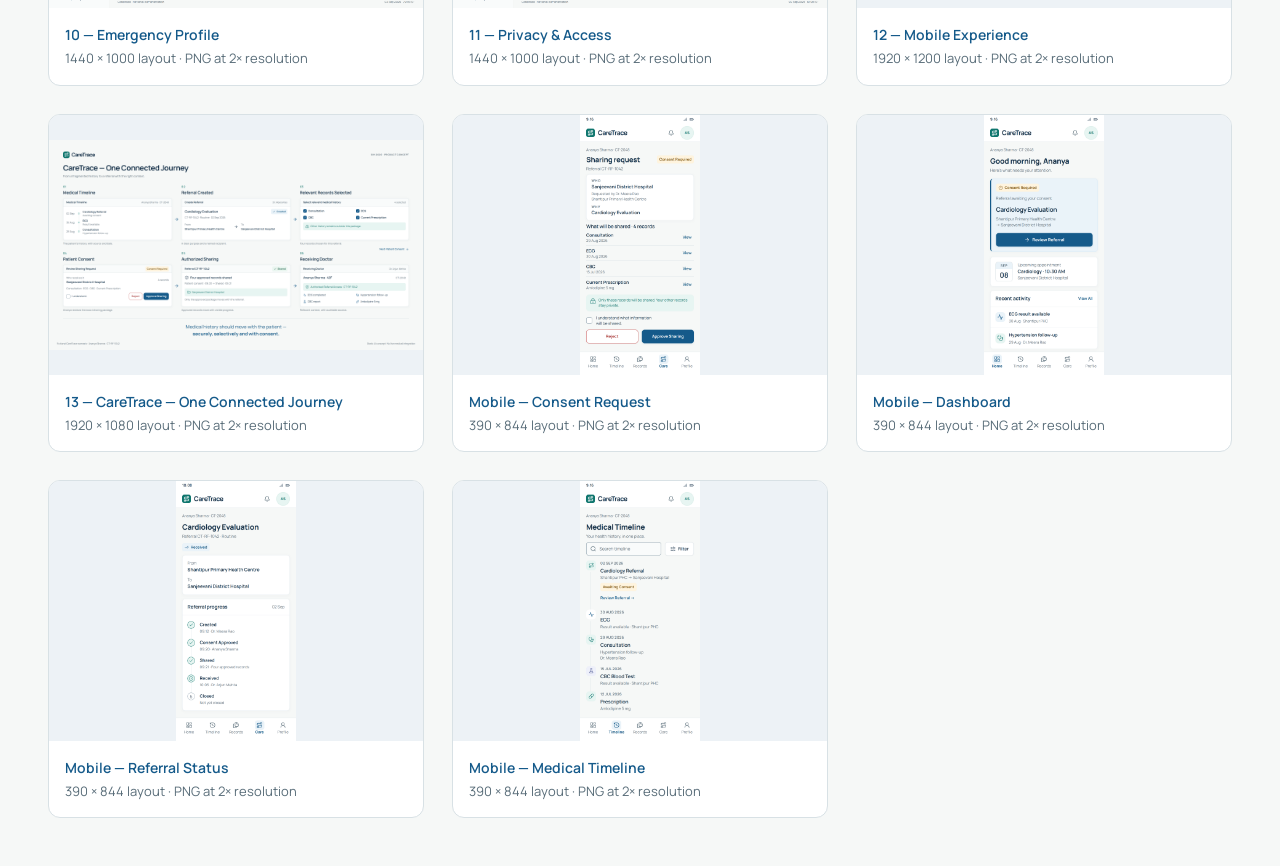
==== commit b70e91e6: "UI improved" ====
--- a/index.html
+++ b/index.html
@@ -1,90 +1 @@
-<!doctype html>
-<html lang="en">
-
-<head>
-    <meta charset="utf-8">
-    <meta name="viewport" content="width=device-width,initial-scale=1">
-    <title>CareTrace — Static UI Screens</title>
-    <link rel="stylesheet" href="source/styles.css">
-</head>
-
-<body>
-    <main class="gallery">
-        <div class="brand"><span class="brandmark"><svg viewBox="0 0 24 24" fill="none" stroke="currentColor"
-                    stroke-linecap="round" stroke-linejoin="round" aria-hidden="true">
-                    <circle cx="6" cy="19" r="3" />
-                    <path d="M9 19h8.5a3.5 3.5 0 0 0 0-7h-11a3.5 3.5 0 0 1 0-7H15" />
-                    <circle cx="18" cy="5" r="3" />
-                </svg></span>CareTrace</div>
-        <h1>CareTrace · Connected care, with consent.</h1>
-        <p class="muted">13 presentation frames · Four individual mobile screens · Fictional demonstration data</p>
-        <!-- <p class="mt16"><a href="CareTrace-UI-Screens.zip">Download the PNG screen pack</a></p> -->
-        <div class="gallery-grid">
-            <!-- <a class="gallery-item" href="screens/01-design-system.png"><img
-                    src="screens/01-design-system.png" alt="Design System / UI Kit">
-                <div class="caption">01 — Design System / UI Kit<small>1440 × 1000 layout · PNG at 2× resolution</small>
-                </div> -->
-            </a><a class="gallery-item" href="pages/02-patient-dashboard.html"><img
-                    src="screens/02-patient-dashboard.png" alt="Patient Dashboard">
-                <div class="caption">01 — Patient Dashboard<small>1440 × 1000 layout · PNG at 2× resolution</small>
-                </div>
-            </a><a class="gallery-item" href="pages/03-medical-timeline.html"><img
-                    src="screens/03-medical-timeline.png" alt="Medical Timeline">
-                <div class="caption">02 — Medical Timeline<small>1440 × 1000 layout · PNG at 2× resolution</small></div>
-            </a><a class="gallery-item" href="pages/04-medical-records.html"><img src="screens/04-medical-records.png"
-                    alt="Medical Records">
-                <div class="caption">03 — Medical Records<small>1440 × 1000 layout · PNG at 2× resolution</small></div>
-            </a><a class="gallery-item" href="pages/05-select-records.html"><img src="screens/05-select-records.png"
-                    alt="Select Records for Referral">
-                <div class="caption">04 — Select Records for Referral<small>1440 × 1000 layout · PNG at 2×
-                        resolution</small></div>
-            </a><a class="gallery-item" href="pages/06-patient-consent.html"><img src="screens/06-patient-consent.png"
-                    alt="Patient Consent">
-                <div class="caption">05 — Patient Consent<small>1440 × 1000 layout · PNG at 2× resolution</small></div>
-            </a><a class="gallery-item" href="pages/07-referral-tracking.html"><img
-                    src="screens/07-referral-tracking.png" alt="Referral Tracking">
-                <div class="caption">06 — Referral Tracking<small>1440 × 1000 layout · PNG at 2× resolution</small>
-                </div>
-            </a><a class="gallery-item" href="pages/08-doctor-workspace.html"><img
-                    src="screens/08-doctor-workspace.png" alt="Receiving Doctor Workspace">
-                <div class="caption">07 — Receiving Doctor Workspace<small>1440 × 1000 layout · PNG at 2×
-                        resolution</small></div>
-            </a><a class="gallery-item" href="pages/09-ai-record-explainer.html"><img
-                    src="screens/09-ai-record-explainer.png" alt="AI Record Explainer">
-                <div class="caption">08 — AI Record Explainer<small>1440 × 1000 layout · PNG at 2× resolution</small>
-                </div>
-            </a><a class="gallery-item" href="pages/10-emergency-profile.html"><img
-                    src="screens/10-emergency-profile.png" alt="Emergency Profile">
-                <div class="caption">09 — Emergency Profile<small>1440 × 1000 layout · PNG at 2× resolution</small>
-                </div>
-            </a><a class="gallery-item" href="pages/11-privacy-access.html"><img src="screens/11-privacy-access.png"
-                    alt="Privacy & Access">
-                <div class="caption">10 — Privacy & Access<small>1440 × 1000 layout · PNG at 2× resolution</small></div>
-            </a><a class="gallery-item" href="pages/12-mobile-experience.html"><img
-                    src="screens/12-mobile-experience.png" alt="Mobile Experience">
-                <div class="caption">11 — Mobile Experience<small>1920 × 1200 layout · PNG at 2× resolution</small>
-                </div>
-            </a><a class="gallery-item" href="pages/13-journey-overview.html"><img
-                    src="screens/13-journey-overview.png" alt="CareTrace — One Connected Journey">
-                <div class="caption">2 — CareTrace — One Connected Journey<small>1920 × 1080 layout · PNG at 2×
-                        resolution</small></div>
-            </a><a class="gallery-item" href="pages/mobile-consent.html"><img src="screens/mobile-consent.png"
-                    alt="Consent Request">
-                <div class="caption">Mobile — Consent Request<small>390 × 844 layout · PNG at 2× resolution</small>
-                </div>
-            </a><a class="gallery-item" href="pages/mobile-dashboard.html"><img src="screens/mobile-dashboard.png"
-                    alt="Dashboard">
-                <div class="caption">Mobile — Dashboard<small>390 × 844 layout · PNG at 2× resolution</small></div>
-            </a><a class="gallery-item" href="pages/mobile-status.html"><img src="screens/mobile-status.png"
-                    alt="Referral Status">
-                <div class="caption">Mobile — Referral Status<small>390 × 844 layout · PNG at 2× resolution</small>
-                </div>
-            </a><a class="gallery-item" href="pages/mobile-timeline.html"><img src="screens/mobile-timeline.png"
-                    alt="Medical Timeline">
-                <div class="caption">Mobile — Medical Timeline<small>390 × 844 layout · PNG at 2× resolution</small>
-                </div>
-            </a></div>
-    </main>
-</body>
-
-</html>
+<!doctype html><html lang="en"><head><meta charset="utf-8"><meta name="viewport" content="width=device-width,initial-scale=1"><title>CareTrace — Static UI Screens</title><link rel="stylesheet" href="source/styles.css"></head><body><main class="gallery"><div class="brand"><span class="brandmark"><svg data-icon="Route" viewBox="0 0 24 24" fill="none" stroke="currentColor" stroke-linecap="round" stroke-linejoin="round" aria-hidden="true"><circle cx="6" cy="19" r="3" /><path d="M9 19h8.5a3.5 3.5 0 0 0 0-7h-11a3.5 3.5 0 0 1 0-7H15" /><circle cx="18" cy="5" r="3" /></svg></span>CareTrace</div><h1>CareTrace · Connected care, with consent.</h1><p class="muted">13 presentation frames · Four individual mobile screens · Fictional demonstration data</p><p class="mt16"><a href="CareTrace-UI-Screens.zip">Download the PNG screen pack</a></p><div class="gallery-grid"><a class="gallery-item" href="screens/01-design-system.png"><img src="screens/01-design-system.png" alt="Design System / UI Kit"><div class="caption">01 — Design System / UI Kit<small>1440 × 1000 layout · PNG at 2× resolution</small></div></a><a class="gallery-item" href="screens/02-patient-dashboard.png"><img src="screens/02-patient-dashboard.png" alt="Patient Dashboard"><div class="caption">02 — Patient Dashboard<small>1440 × 1000 layout · PNG at 2× resolution</small></div></a><a class="gallery-item" href="screens/03-medical-timeline.png"><img src="screens/03-medical-timeline.png" alt="Medical Timeline"><div class="caption">03 — Medical Timeline<small>1440 × 1000 layout · PNG at 2× resolution</small></div></a><a class="gallery-item" href="screens/04-medical-records.png"><img src="screens/04-medical-records.png" alt="Medical Records"><div class="caption">04 — Medical Records<small>1440 × 1000 layout · PNG at 2× resolution</small></div></a><a class="gallery-item" href="screens/05-select-records.png"><img src="screens/05-select-records.png" alt="Select Records for Referral"><div class="caption">05 — Select Records for Referral<small>1440 × 1000 layout · PNG at 2× resolution</small></div></a><a class="gallery-item" href="screens/06-patient-consent.png"><img src="screens/06-patient-consent.png" alt="Patient Consent"><div class="caption">06 — Patient Consent<small>1440 × 1000 layout · PNG at 2× resolution</small></div></a><a class="gallery-item" href="screens/07-referral-tracking.png"><img src="screens/07-referral-tracking.png" alt="Referral Tracking"><div class="caption">07 — Referral Tracking<small>1440 × 1000 layout · PNG at 2× resolution</small></div></a><a class="gallery-item" href="screens/08-doctor-workspace.png"><img src="screens/08-doctor-workspace.png" alt="Receiving Doctor Workspace"><div class="caption">08 — Receiving Doctor Workspace<small>1440 × 1000 layout · PNG at 2× resolution</small></div></a><a class="gallery-item" href="screens/09-ai-record-explainer.png"><img src="screens/09-ai-record-explainer.png" alt="AI Record Explainer"><div class="caption">09 — AI Record Explainer<small>1440 × 1000 layout · PNG at 2× resolution</small></div></a><a class="gallery-item" href="screens/10-emergency-profile.png"><img src="screens/10-emergency-profile.png" alt="Emergency Profile"><div class="caption">10 — Emergency Profile<small>1440 × 1000 layout · PNG at 2× resolution</small></div></a><a class="gallery-item" href="screens/11-privacy-access.png"><img src="screens/11-privacy-access.png" alt="Privacy & Access"><div class="caption">11 — Privacy & Access<small>1440 × 1000 layout · PNG at 2× resolution</small></div></a><a class="gallery-item" href="screens/12-mobile-experience.png"><img src="screens/12-mobile-experience.png" alt="Mobile Experience"><div class="caption">12 — Mobile Experience<small>1920 × 1200 layout · PNG at 2× resolution</small></div></a><a class="gallery-item" href="screens/13-journey-overview.png"><img src="screens/13-journey-overview.png" alt="CareTrace — One Connected Journey"><div class="caption">13 — CareTrace — One Connected Journey<small>1920 × 1080 layout · PNG at 2× resolution</small></div></a><a class="gallery-item" href="screens/mobile-consent.png"><img src="screens/mobile-consent.png" alt="Consent Request"><div class="caption">Mobile — Consent Request<small>390 × 844 layout · PNG at 2× resolution</small></div></a><a class="gallery-item" href="screens/mobile-dashboard.png"><img src="screens/mobile-dashboard.png" alt="Dashboard"><div class="caption">Mobile — Dashboard<small>390 × 844 layout · PNG at 2× resolution</small></div></a><a class="gallery-item" href="screens/mobile-status.png"><img src="screens/mobile-status.png" alt="Referral Status"><div class="caption">Mobile — Referral Status<small>390 × 844 layout · PNG at 2× resolution</small></div></a><a class="gallery-item" href="screens/mobile-timeline.png"><img src="screens/mobile-timeline.png" alt="Medical Timeline"><div class="caption">Mobile — Medical Timeline<small>390 × 844 layout · PNG at 2× resolution</small></div></a></div></main></body></html>
--- a/source/styles.css
+++ b/source/styles.css
@@ -1,7 +1,8 @@
-:root{--blue:#174e7a;--teal:#176a63;--ink:#1c3042;--muted:#586b79;--line:#d7e0e7;--bg:#f4f7fa;--green:#226343;--amber:#825500;--red:#a33135;--bluewash:#eaf2f9;--tealwash:#edf6f4;--greenwash:#edf7f0;--amberwash:#fff6e4;--redwash:#fff0f0}
-*{box-sizing:border-box}body{margin:0;font-family:'Segoe UI',sans-serif;font-size:15px;line-height:1.5;color:var(--ink);background:var(--bg)}button,input,select{font:inherit}button{cursor:default}svg{width:20px;height:20px;flex:none;vertical-align:middle;stroke-width:1.75}h1,h2,h3,p{margin:0}h1{font-size:30px;line-height:1.25;font-weight:600;letter-spacing:-.65px}h2{font-size:22px;line-height:1.35;font-weight:600;letter-spacing:-.25px}h3{font-size:17px;line-height:1.4;font-weight:600}small,.small{font-size:13px}strong{font-weight:600}a,.link{color:var(--blue);font-weight:600;text-decoration:none}.muted{color:var(--muted)}.eyebrow{font-size:12px;letter-spacing:1.2px;text-transform:uppercase;font-weight:600;color:var(--muted)}.row{display:flex;align-items:center;gap:16px}.between{justify-content:space-between}.start{align-items:flex-start}.end{justify-content:flex-end}.gap8{gap:8px}.gap24{gap:24px}.stack{display:flex;flex-direction:column;gap:24px}.stack16{display:flex;flex-direction:column;gap:16px}.stack8{display:flex;flex-direction:column;gap:8px}.grow{flex:1;min-width:0}.mt8{margin-top:8px}.mt16{margin-top:16px}.mt24{margin-top:24px}.mt32{margin-top:32px}.mb16{margin-bottom:16px}.mb24{margin-bottom:24px}.rule{border:0;border-top:1px solid var(--line);margin:24px 0}.iconbox{display:grid;place-items:center;width:40px;height:40px;border-radius:8px;color:var(--blue);background:var(--bluewash);flex:none}.iconbox.teal{color:var(--teal);background:var(--tealwash)}.iconbox.amber{color:var(--amber);background:var(--amberwash)}.avatar{display:grid;place-items:center;width:40px;height:40px;border-radius:50%;background:#e6eef4;color:var(--blue);font-size:14px;font-weight:600;flex:none}.avatar.large{height:52px;width:52px;font-size:19px}.brand{display:flex;align-items:center;gap:10px;font-size:24px;letter-spacing:-.6px;font-weight:650;color:var(--blue)}.brandmark{width:32px;height:32px;background:var(--blue);color:white;display:grid;place-items:center;border-radius:8px}.brandmark svg{width:23px;height:23px}.sidebar{position:absolute;left:0;top:0;bottom:0;width:232px;background:#fff;border-right:1px solid var(--line);display:flex;flex-direction:column;padding:24px 16px}.sidebar .brand{padding:0 8px;margin-bottom:32px}.workspace-label{margin:0 12px 12px}.nav-item{height:48px;display:flex;align-items:center;gap:12px;padding:0 16px;border-radius:8px;color:var(--muted);font-weight:500;margin-bottom:4px}.nav-item.active{color:var(--blue);background:var(--bluewash);font-weight:600;position:relative}.nav-item.active:before{content:'';position:absolute;left:0;height:22px;width:3px;background:var(--blue);border-radius:0 3px 3px 0}.nav-item svg{width:20px}.nav-count{margin-left:auto;font-size:12px;min-width:20px;text-align:center;color:var(--amber);background:var(--amberwash);border-radius:4px}.sidebar-bottom{margin-top:auto}.sidebar-foot{border-top:1px solid var(--line);margin:16px 8px 0;padding-top:20px;font-size:12px;color:var(--muted)}.topbar{height:72px;background:#fff;border-bottom:1px solid var(--line);display:flex;align-items:center;justify-content:space-between;padding:0 32px}.topbar-search{width:360px;display:flex;gap:12px;align-items:center;color:var(--muted);font-size:14px}.topbar-search kbd{margin-left:auto;font-family:inherit;font-size:12px;border:1px solid var(--line);padding:0 7px;border-radius:4px}.top-user{padding-left:20px;border-left:1px solid var(--line)}.icon-button{width:44px;height:44px;border:0;background:transparent;display:grid;place-items:center;color:var(--muted)}.app{position:relative;width:1440px;height:1000px;overflow:hidden}.application{margin-left:232px}.content{padding:28px 32px 48px}.page-head{display:flex;justify-content:space-between;align-items:center;margin-bottom:24px;gap:24px}.page-head p{color:var(--muted);margin-top:8px}.breadcrumb{display:flex;align-items:center;gap:8px;font-size:13px;color:var(--muted);margin-bottom:16px}.breadcrumb svg{width:14px;height:14px}.profile-switch{display:flex;align-items:center;gap:12px;padding:8px 12px;background:#fff;border:1px solid var(--line);border-radius:8px;text-align:left;color:var(--ink)}.profile-switch .avatar{width:32px;height:32px;font-size:12px}.profile-switch svg{width:16px}.btn{border:1px solid var(--line);border-radius:8px;background:#fff;min-height:44px;padding:10px 16px;color:var(--ink);font-size:14px;font-weight:600;display:inline-flex;align-items:center;justify-content:center;gap:8px;white-space:nowrap}.btn svg{width:18px;height:18px}.btn.primary{background:var(--blue);border-color:var(--blue);color:#fff}.btn.tertiary{background:transparent;border-color:transparent;color:var(--blue);padding-left:8px;padding-right:8px}.btn.danger{color:var(--red);border-color:#dba9ab}.btn.compact{min-height:36px;padding:6px 12px;font-size:13px}.btn.full{width:100%}.chip{display:inline-flex;align-items:center;gap:6px;border-radius:5px;padding:4px 8px;font-size:12px;line-height:1.5;font-weight:600;color:var(--blue);background:var(--bluewash);white-space:nowrap}.chip svg{width:14px;height:14px}.chip.amber{color:var(--amber);background:var(--amberwash)}.chip.green{color:var(--green);background:var(--greenwash)}.chip.red{color:var(--red);background:var(--redwash)}.chip.neutral{color:var(--muted);background:#edf1f4}.panel{background:#fff;border:1px solid var(--line);border-radius:12px;padding:24px}.panel.flush{padding:0}.panel-head{display:flex;align-items:center;justify-content:space-between;padding:20px 24px;border-bottom:1px solid var(--line)}.panel-foot{padding:16px 24px;border-top:1px solid var(--line)}.split{display:grid;grid-template-columns:minmax(0,1fr) 336px;gap:24px;align-items:start}.equal{display:grid;grid-template-columns:1fr 1fr;gap:24px}.three{display:grid;grid-template-columns:repeat(3,1fr);gap:24px}.four{display:grid;grid-template-columns:repeat(4,1fr);gap:16px}.notice{display:flex;align-items:flex-start;gap:12px;border-radius:8px;padding:16px;background:var(--bluewash);color:var(--blue);font-size:14px;line-height:1.6}.notice svg{margin-top:1px}.notice.teal{color:var(--teal);background:var(--tealwash)}.notice.amber{color:var(--amber);background:var(--amberwash)}.notice.neutral{background:#f4f7fa;color:var(--muted)}.attention{border-left:4px solid var(--blue);padding:24px 28px;background:#fff}.attention .eyebrow{color:var(--amber)}.attention h2{margin:8px 0}.route{display:flex;gap:16px;align-items:center;color:var(--muted);font-size:14px}.route svg{width:18px;color:var(--blue)}.summary{padding:20px}.summary .label{font-size:13px;color:var(--muted);margin:12px 0 6px}.summary h3{font-size:18px}.summary .row{gap:8px}.summary svg{color:var(--blue)}.mini-date{border:1px solid var(--line);border-radius:8px;width:56px;text-align:center;overflow:hidden;flex:none}.mini-date .month{font-size:11px;letter-spacing:1px;background:var(--bluewash);padding:3px}.mini-date .day{font-size:23px;font-weight:600;padding:2px}.list-row{display:flex;gap:16px;align-items:center;padding:17px 24px;border-bottom:1px solid var(--line);min-height:76px}.list-row:last-child{border-bottom:0}.list-row p{font-size:13px;color:var(--muted);margin-top:3px}.list-row .meta{margin-left:auto;text-align:right;font-size:13px;color:var(--muted)}.list-row .iconbox{width:36px;height:36px}.quick-actions{display:flex;align-items:center;gap:12px}.quick-actions .btn{flex:1;min-width:0}.field{height:44px;background:#fff;border:1px solid #95a7b5;border-radius:8px;padding:0 12px;display:flex;align-items:center;gap:10px;color:var(--muted);font-size:14px}.field .push{margin-left:auto}.filters{display:flex;align-items:center;gap:12px;margin-bottom:24px}.filters .search{flex:1}.filters .field:not(.search){min-width:140px}.filter-label{font-size:13px;color:var(--muted);margin-right:4px}.tabs{display:flex;gap:24px;border-bottom:1px solid var(--line);margin-bottom:24px;white-space:nowrap}.tab{padding:12px 0;color:var(--muted);font-size:14px}.tab.active{color:var(--blue);border-bottom:3px solid var(--blue);font-weight:600}.identity-strip{background:#fff;border:1px solid var(--line);border-radius:10px;display:flex;align-items:center;gap:24px;padding:16px 20px;margin-bottom:24px}.identity-strip .divider{height:32px;border-left:1px solid var(--line)}.identity-meta{font-size:13px;color:var(--muted)}.identity-strip .push{margin-left:auto}.month-heading{font-size:12px;letter-spacing:1px;color:var(--muted);font-weight:600;margin:8px 0 16px 116px}.timeline-event{display:grid;grid-template-columns:92px 24px minmax(0,1fr);gap:12px;position:relative;padding-bottom:16px}.timeline-date{font-size:14px;color:var(--muted);padding-top:19px;text-align:right}.timeline-date strong{display:block;color:var(--ink)}.timeline-rail{position:relative;display:flex;justify-content:center;padding-top:21px}.timeline-rail:after{content:'';position:absolute;top:40px;bottom:-37px;width:1px;background:var(--line)}.timeline-event.last .timeline-rail:after{display:none}.timeline-dot{width:12px;height:12px;border-radius:50%;background:#fff;border:2px solid var(--teal);z-index:1;margin-top:3px}.timeline-event .panel{padding:18px 20px;border-radius:10px}.timeline-event .panel.highlight{border-color:#aec5d8;background:#fbfdff}.timeline-event .description{margin-top:8px;font-size:14px;color:var(--muted)}.event-actions{margin-top:8px;display:flex;gap:16px;align-items:center}.event-actions .link{font-size:13px}.side-note{border-top:1px solid var(--line);padding-top:16px;margin-top:16px;font-size:13px;color:var(--muted)}.fact{padding:12px 0;border-bottom:1px solid var(--line)}.fact:last-child{border:0}.fact .label{font-size:12px;color:var(--muted);margin-bottom:4px}.fact .value{font-size:15px;font-weight:600}.table{width:100%;border-collapse:collapse;text-align:left}.table th{font-size:12px;color:var(--muted);font-weight:600;background:#f8fafc;padding:14px 20px;border-bottom:1px solid var(--line)}.table td{padding:18px 20px;border-bottom:1px solid var(--line);font-size:14px;vertical-align:middle}.table tr:last-child td{border-bottom:0}.table .record-title{font-weight:600;font-size:15px}.table .meta{font-size:12px;color:var(--muted);margin-top:4px}.table .actions{display:flex;align-items:center;gap:12px;font-size:13px;color:var(--blue);font-weight:600;white-space:nowrap}.stepper{display:flex;align-items:center;justify-content:space-between;padding:24px 28px;background:white;border:1px solid var(--line);border-radius:10px;margin-bottom:24px}.step{display:flex;align-items:center;gap:10px;font-size:14px;color:var(--muted);position:relative}.step-num{width:28px;height:28px;border-radius:50%;border:1px solid #98a9b5;display:grid;place-items:center;font-size:12px;background:#fff}.step.done .step-num{background:var(--tealwash);color:var(--teal);border-color:var(--teal)}.step.done .step-num svg{width:16px;height:16px}.step.current{color:var(--blue);font-weight:600}.step.current .step-num{background:var(--blue);color:#fff;border-color:var(--blue)}.step-line{height:1px;background:var(--line);flex:1;margin:0 16px;min-width:20px}.check{width:20px;height:20px;border:1.5px solid #8297a6;border-radius:4px;background:#fff;flex:none;display:grid;place-items:center}.check.checked{background:var(--blue);border-color:var(--blue);color:white}.check svg{width:15px;height:15px}.select-row{padding:18px 24px;display:flex;gap:16px;align-items:center;border-bottom:1px solid var(--line);min-height:87px}.select-row:last-child{border:0}.select-row.selected{background:#f2f7fb;box-shadow:inset 3px 0 var(--blue)}.select-row .date{margin-left:auto;font-size:13px;color:var(--muted)}.select-row p{font-size:13px;color:var(--muted);margin-top:3px}.package{border-top:3px solid var(--blue)}.package-list{list-style:none;padding:0;margin:16px 0}.package-list li{display:flex;align-items:center;gap:12px;border-bottom:1px solid var(--line);padding:12px 0;font-size:14px}.package-list li:last-child{border:0}.package-list svg{width:17px;color:var(--teal)}.consent-summary{display:grid;grid-template-columns:1fr 1fr;gap:24px;padding:24px;border-bottom:1px solid var(--line)}.consent-summary .wide{grid-column:span 2}.consent-summary .eyebrow{margin-bottom:6px}.consent-row{padding:13px 24px;display:flex;gap:12px;align-items:center;border-bottom:1px solid var(--line)}.consent-row:last-child{border-bottom:0}.consent-row p{font-size:13px;color:var(--muted)}.consent-check{display:flex;gap:12px;align-items:center;min-height:44px;font-size:14px}.consent-actions{display:flex;gap:12px;justify-content:flex-end;margin-top:16px}.vertical-progress .progress-item{display:flex;gap:16px;min-height:73px;position:relative}.progress-mark{height:24px;width:24px;border:1px solid var(--teal);border-radius:50%;color:var(--teal);display:grid;place-items:center;flex:none;background:var(--tealwash);z-index:1}.progress-mark svg{width:14px;height:14px}.progress-item:not(:last-child):after{content:'';position:absolute;top:25px;bottom:0;left:11px;width:1px;background:var(--line)}.progress-item p{font-size:13px;color:var(--muted);margin-top:3px}.activity-row{padding:16px 24px;display:flex;gap:20px;align-items:flex-start;border-bottom:1px solid var(--line)}.activity-row:last-child{border:0}.activity-time{width:128px;font-size:13px;color:var(--muted);flex:none}.activity-time strong{color:var(--ink)}.activity-row svg{width:18px;color:var(--teal);margin-top:3px}.clinical-context{display:grid;grid-template-columns:repeat(3,1fr);border:1px solid var(--line);border-radius:10px;background:#fff;margin:24px 0}.clinical-context>div{padding:20px 24px;border-right:1px solid var(--line)}.clinical-context>div:last-child{border:0}.clinical-context p{font-size:13px;color:var(--muted);margin-bottom:8px}.document-viewer{background:#e9eef2;border:1px solid var(--line);border-radius:12px;overflow:hidden}.document-toolbar{background:#fff;border-bottom:1px solid var(--line);padding:12px 20px;display:flex;align-items:center;justify-content:space-between;font-size:13px}.document{margin:24px;background:#fff;padding:32px 28px;min-height:582px}.document .lab-brand{color:var(--blue);font-weight:600;font-size:17px;border-bottom:2px solid var(--blue);padding-bottom:16px}.document h2{font-size:21px;margin:24px 0 4px}.document .patient-data{font-size:13px;margin:20px 0}.lab-table{width:100%;border-collapse:collapse;margin:24px 0;font-size:13px}.lab-table th{text-align:left;background:#f1f4f6;padding:10px 8px;font-size:12px;font-weight:600}.lab-table td{padding:14px 8px;border-bottom:1px solid var(--line)}.explain-section{padding:20px 0;border-bottom:1px solid var(--line)}.explain-section:first-of-type{padding-top:0}.explain-section:last-child{border:0}.explain-section h3{margin-bottom:12px}.explain-section p{font-size:14px;color:var(--muted)}.term{margin-bottom:12px}.term:last-child{margin:0}.term strong{color:var(--ink)}.questions{padding-left:20px;margin:0;color:var(--muted);font-size:14px}.questions li{margin-top:8px}.emergency-wrap{max-width:1000px;margin:0 auto}.emergency-identity{padding:28px 32px;display:flex;gap:20px;align-items:center;border-bottom:1px solid var(--line)}.emergency-identity .avatar{width:64px;height:64px;font-size:24px}.emergency-critical{display:grid;grid-template-columns:1fr 2fr;border-bottom:1px solid var(--line)}.emergency-critical>div{padding:28px 32px}.emergency-critical .allergy{border-left:1px solid var(--line);background:#fff6f5}.blood-value{font-size:48px;font-weight:600;line-height:1.2;color:var(--blue);margin-top:8px}.allergy-value{font-size:30px;font-weight:600;line-height:1.3;color:var(--red);margin-top:12px}.emergency-info{padding:24px 32px}.emergency-info .fact{padding:20px 0}.emergency-info .fact .value{font-size:20px}.emergency-contact{display:flex;gap:16px;align-items:center;padding:24px 32px;border-top:1px solid var(--line);background:#f8fafc;border-radius:0 0 12px 12px}.audit-entry{display:flex;gap:16px;padding:24px;border-bottom:1px solid var(--line)}.audit-entry:last-child{border:0}.audit-entry h3{font-size:16px}.audit-entry p{font-size:14px;color:var(--muted)}.audit-entry .time{margin-left:auto;font-size:13px;color:var(--muted);text-align:right;white-space:nowrap}.audit-entry .action{font-weight:600;margin:12px 0 6px;color:var(--ink)}.screen-foot{position:absolute;bottom:16px;left:264px;right:32px;display:flex;justify-content:space-between;font-size:11px;color:var(--muted)}
+@import url("tokens.css");
+@font-face{font-family:Manrope;src:url("fonts/Manrope-Variable.ttf") format("truetype");font-weight:200 800;font-display:block}
+*{box-sizing:border-box}body{margin:0;font-family:Manrope,'Segoe UI',sans-serif;font-size:15px;line-height:1.5;color:var(--ink);background:var(--bg)}button,input,select{font:inherit}button{cursor:default}svg{width:20px;height:20px;flex:none;vertical-align:middle;stroke-width:1.75}h1,h2,h3,p{margin:0}h1{font-size:30px;line-height:1.25;font-weight:600;letter-spacing:-.65px}h2{font-size:22px;line-height:1.35;font-weight:600;letter-spacing:-.25px}h3{font-size:17px;line-height:1.4;font-weight:600}small,.small{font-size:13px}strong{font-weight:600}a,.link{color:var(--blue);font-weight:600;text-decoration:none}.muted{color:var(--muted)}.eyebrow{font-size:12px;letter-spacing:1.2px;text-transform:uppercase;font-weight:600;color:var(--muted)}.row{display:flex;align-items:center;gap:16px}.between{justify-content:space-between}.start{align-items:flex-start}.end{justify-content:flex-end}.gap8{gap:8px}.gap24{gap:24px}.stack{display:flex;flex-direction:column;gap:24px}.stack16{display:flex;flex-direction:column;gap:16px}.stack8{display:flex;flex-direction:column;gap:8px}.grow{flex:1;min-width:0}.mt8{margin-top:8px}.mt16{margin-top:16px}.mt24{margin-top:24px}.mt32{margin-top:32px}.mb16{margin-bottom:16px}.mb24{margin-bottom:24px}.rule{border:0;border-top:1px solid var(--line);margin:24px 0}.iconbox{display:grid;place-items:center;width:40px;height:40px;border-radius:8px;color:var(--blue);background:var(--bluewash);flex:none}.iconbox.teal{color:var(--teal);background:var(--tealwash)}.iconbox.amber{color:var(--amber);background:var(--amberwash)}.avatar{display:grid;place-items:center;width:40px;height:40px;border-radius:50%;background:#e6eef4;color:var(--blue);font-size:14px;font-weight:600;flex:none}.avatar.large{height:52px;width:52px;font-size:19px}.brand{display:flex;align-items:center;gap:10px;font-size:24px;letter-spacing:-.6px;font-weight:650;color:var(--blue)}.brandmark{width:32px;height:32px;background:var(--blue);color:white;display:grid;place-items:center;border-radius:8px}.brandmark svg{width:23px;height:23px}.sidebar{position:absolute;left:0;top:0;bottom:0;width:232px;background:#fff;border-right:1px solid var(--line);display:flex;flex-direction:column;padding:24px 16px}.sidebar .brand{padding:0 8px;margin-bottom:32px}.workspace-label{margin:0 12px 12px}.nav-item{height:48px;display:flex;align-items:center;gap:12px;padding:0 16px;border-radius:8px;color:var(--muted);font-weight:500;margin-bottom:4px}.nav-item.active{color:var(--blue);background:var(--bluewash);font-weight:600;position:relative}.nav-item.active:before{content:'';position:absolute;left:0;height:22px;width:3px;background:var(--blue);border-radius:0 3px 3px 0}.nav-item svg{width:20px}.nav-count{margin-left:auto;font-size:12px;min-width:20px;text-align:center;color:var(--amber);background:var(--amberwash);border-radius:4px}.sidebar-bottom{margin-top:auto}.sidebar-foot{border-top:1px solid var(--line);margin:16px 8px 0;padding-top:20px;font-size:12px;color:var(--muted)}.topbar{height:72px;background:#fff;border-bottom:1px solid var(--line);display:flex;align-items:center;justify-content:space-between;padding:0 32px}.topbar-search{width:360px;display:flex;gap:12px;align-items:center;color:var(--muted);font-size:14px}.topbar-search kbd{margin-left:auto;font-family:inherit;font-size:12px;border:1px solid var(--line);padding:0 7px;border-radius:4px}.top-user{padding-left:20px;border-left:1px solid var(--line)}.icon-button{width:44px;height:44px;border:0;background:transparent;display:grid;place-items:center;color:var(--muted)}.app{position:relative;width:1440px;height:1000px;overflow:hidden}.application{margin-left:232px}.content{padding:28px 32px 48px}.page-head{display:flex;justify-content:space-between;align-items:center;margin-bottom:24px;gap:24px}.page-head p{color:var(--muted);margin-top:8px}.breadcrumb{display:flex;align-items:center;gap:8px;font-size:13px;color:var(--muted);margin-bottom:16px}.breadcrumb svg{width:14px;height:14px}.profile-switch{display:flex;align-items:center;gap:12px;padding:8px 12px;background:#fff;border:1px solid var(--line);border-radius:8px;text-align:left;color:var(--ink)}.profile-switch .avatar{width:32px;height:32px;font-size:12px}.profile-switch svg{width:16px}.btn{border:1px solid var(--line);border-radius:8px;background:#fff;min-height:44px;padding:10px 16px;color:var(--ink);font-size:14px;font-weight:600;display:inline-flex;align-items:center;justify-content:center;gap:8px;white-space:nowrap}.btn svg{width:18px;height:18px}.btn.primary{background:var(--blue);border-color:var(--blue);color:#fff}.btn.tertiary{background:transparent;border-color:transparent;color:var(--blue);padding-left:8px;padding-right:8px}.btn.danger{color:var(--red);border-color:#dba9ab}.btn.compact{min-height:36px;padding:6px 12px;font-size:13px}.btn.full{width:100%}.chip{display:inline-flex;align-items:center;gap:6px;border-radius:5px;padding:4px 8px;font-size:12px;line-height:1.5;font-weight:600;color:var(--blue);background:var(--bluewash);white-space:nowrap}.chip svg{width:14px;height:14px}.chip.amber{color:var(--amber);background:var(--amberwash)}.chip.green{color:var(--green);background:var(--greenwash)}.chip.red{color:var(--red);background:var(--redwash)}.chip.neutral{color:var(--muted);background:#edf1f4}.panel{background:#fff;border:1px solid var(--line);border-radius:12px;padding:24px}.panel.flush{padding:0}.panel-head{display:flex;align-items:center;justify-content:space-between;padding:20px 24px;border-bottom:1px solid var(--line)}.panel-foot{padding:16px 24px;border-top:1px solid var(--line)}.split{display:grid;grid-template-columns:minmax(0,1fr) 336px;gap:24px;align-items:start}.equal{display:grid;grid-template-columns:1fr 1fr;gap:24px}.three{display:grid;grid-template-columns:repeat(3,1fr);gap:24px}.four{display:grid;grid-template-columns:repeat(4,1fr);gap:16px}.notice{display:flex;align-items:flex-start;gap:12px;border-radius:8px;padding:16px;background:var(--bluewash);color:var(--blue);font-size:14px;line-height:1.6}.notice svg{margin-top:1px}.notice.teal{color:var(--teal);background:var(--tealwash)}.notice.amber{color:var(--amber);background:var(--amberwash)}.notice.neutral{background:#f4f7fa;color:var(--muted)}.attention{border-left:4px solid var(--blue);padding:24px 28px;background:#fff}.attention .eyebrow{color:var(--amber)}.attention h2{margin:8px 0}.route{display:flex;gap:16px;align-items:center;color:var(--muted);font-size:14px}.route svg{width:18px;color:var(--blue)}.summary{padding:20px}.summary .label{font-size:13px;color:var(--muted);margin:12px 0 6px}.summary h3{font-size:18px}.summary .row{gap:8px}.summary svg{color:var(--blue)}.mini-date{border:1px solid var(--line);border-radius:8px;width:56px;text-align:center;overflow:hidden;flex:none}.mini-date .month{font-size:11px;letter-spacing:1px;background:var(--bluewash);padding:3px}.mini-date .day{font-size:23px;font-weight:600;padding:2px}.list-row{display:flex;gap:16px;align-items:center;padding:17px 24px;border-bottom:1px solid var(--line);min-height:76px}.list-row:last-child{border-bottom:0}.list-row p{font-size:13px;color:var(--muted);margin-top:3px}.list-row .meta{margin-left:auto;text-align:right;font-size:13px;color:var(--muted)}.list-row .iconbox{width:36px;height:36px}.quick-actions{display:flex;align-items:center;gap:12px}.quick-actions .btn{flex:1;min-width:0}.field{height:44px;background:#fff;border:1px solid #95a7b5;border-radius:8px;padding:0 12px;display:flex;align-items:center;gap:10px;color:var(--muted);font-size:14px}.field .push{margin-left:auto}.filters{display:flex;align-items:center;gap:12px;margin-bottom:24px}.filters .search{flex:1}.filters .field:not(.search){min-width:140px}.filter-label{font-size:13px;color:var(--muted);margin-right:4px}.tabs{display:flex;gap:24px;border-bottom:1px solid var(--line);margin-bottom:24px;white-space:nowrap}.tab{padding:12px 0;color:var(--muted);font-size:14px}.tab.active{color:var(--blue);border-bottom:3px solid var(--blue);font-weight:600}.identity-strip{background:#fff;border:1px solid var(--line);border-radius:10px;display:flex;align-items:center;gap:24px;padding:16px 20px;margin-bottom:24px}.identity-strip .divider{height:32px;border-left:1px solid var(--line)}.identity-meta{font-size:13px;color:var(--muted)}.identity-strip .push{margin-left:auto}.month-heading{font-size:12px;letter-spacing:1px;color:var(--muted);font-weight:600;margin:8px 0 16px 116px}.timeline-event{display:grid;grid-template-columns:92px 24px minmax(0,1fr);gap:12px;position:relative;padding-bottom:16px}.timeline-date{font-size:14px;color:var(--muted);padding-top:19px;text-align:right}.timeline-date strong{display:block;color:var(--ink)}.timeline-rail{position:relative;display:flex;justify-content:center;padding-top:21px}.timeline-rail:after{content:'';position:absolute;top:40px;bottom:-37px;width:1px;background:var(--line)}.timeline-event.last .timeline-rail:after{display:none}.timeline-dot{width:12px;height:12px;border-radius:50%;background:#fff;border:2px solid var(--teal);z-index:1;margin-top:3px}.timeline-event .panel{padding:18px 20px;border-radius:10px}.timeline-event .panel.highlight{border-color:#aec5d8;background:#fbfdff}.timeline-event .description{margin-top:8px;font-size:14px;color:var(--muted)}.event-actions{margin-top:8px;display:flex;gap:16px;align-items:center}.event-actions .link{font-size:13px}.side-note{border-top:1px solid var(--line);padding-top:16px;margin-top:16px;font-size:13px;color:var(--muted)}.fact{padding:12px 0;border-bottom:1px solid var(--line)}.fact:last-child{border:0}.fact .label{font-size:12px;color:var(--muted);margin-bottom:4px}.fact .value{font-size:15px;font-weight:600}.table{width:100%;border-collapse:collapse;text-align:left}.table th{font-size:12px;color:var(--muted);font-weight:600;background:#f8fafc;padding:14px 20px;border-bottom:1px solid var(--line)}.table td{padding:18px 20px;border-bottom:1px solid var(--line);font-size:14px;vertical-align:middle}.table tr:last-child td{border-bottom:0}.table .record-title{font-weight:600;font-size:15px}.table .meta{font-size:12px;color:var(--muted);margin-top:4px}.table .actions{display:flex;align-items:center;gap:12px;font-size:13px;color:var(--blue);font-weight:600;white-space:nowrap}.stepper{display:flex;align-items:center;justify-content:space-between;padding:24px 28px;background:white;border:1px solid var(--line);border-radius:10px;margin-bottom:24px}.step{display:flex;align-items:center;gap:10px;font-size:14px;color:var(--muted);position:relative}.step-num{width:28px;height:28px;border-radius:50%;border:1px solid #98a9b5;display:grid;place-items:center;font-size:12px;background:#fff}.step.done .step-num{background:var(--tealwash);color:var(--teal);border-color:var(--teal)}.step.done .step-num svg{width:16px;height:16px}.step.current{color:var(--blue);font-weight:600}.step.current .step-num{background:var(--blue);color:#fff;border-color:var(--blue)}.step-line{height:1px;background:var(--line);flex:1;margin:0 16px;min-width:20px}.check{width:20px;height:20px;border:1.5px solid #8297a6;border-radius:4px;background:#fff;flex:none;display:grid;place-items:center}.check.checked{background:var(--blue);border-color:var(--blue);color:white}.check svg{width:15px;height:15px}.select-row{padding:18px 24px;display:flex;gap:16px;align-items:center;border-bottom:1px solid var(--line);min-height:87px}.select-row:last-child{border:0}.select-row.selected{background:#f2f7fb;box-shadow:inset 3px 0 var(--blue)}.select-row .date{margin-left:auto;font-size:13px;color:var(--muted)}.select-row p{font-size:13px;color:var(--muted);margin-top:3px}.package{border-top:3px solid var(--blue)}.package-list{list-style:none;padding:0;margin:16px 0}.package-list li{display:flex;align-items:center;gap:12px;border-bottom:1px solid var(--line);padding:12px 0;font-size:14px}.package-list li:last-child{border:0}.package-list svg{width:17px;color:var(--teal)}.consent-summary{display:grid;grid-template-columns:1fr 1fr;gap:24px;padding:24px;border-bottom:1px solid var(--line)}.consent-summary .wide{grid-column:span 2}.consent-summary .eyebrow{margin-bottom:6px}.consent-row{padding:13px 24px;display:flex;gap:12px;align-items:center;border-bottom:1px solid var(--line)}.consent-row:last-child{border-bottom:0}.consent-row p{font-size:13px;color:var(--muted)}.consent-check{display:flex;gap:12px;align-items:center;min-height:44px;font-size:14px}.consent-actions{display:flex;gap:12px;justify-content:flex-end;margin-top:16px}.vertical-progress .progress-item{display:flex;gap:16px;min-height:73px;position:relative}.progress-mark{height:24px;width:24px;border:1px solid var(--teal);border-radius:50%;color:var(--teal);display:grid;place-items:center;flex:none;background:var(--tealwash);z-index:1}.progress-mark svg{width:14px;height:14px}.progress-item:not(:last-child):after{content:'';position:absolute;top:25px;bottom:0;left:11px;width:1px;background:var(--line)}.progress-item p{font-size:13px;color:var(--muted);margin-top:3px}.activity-row{padding:16px 24px;display:flex;gap:20px;align-items:flex-start;border-bottom:1px solid var(--line)}.activity-row:last-child{border:0}.activity-time{width:128px;font-size:13px;color:var(--muted);flex:none}.activity-time strong{color:var(--ink)}.activity-row svg{width:18px;color:var(--teal);margin-top:3px}.clinical-context{display:grid;grid-template-columns:repeat(3,1fr);border:1px solid var(--line);border-radius:10px;background:#fff;margin:24px 0}.clinical-context>div{padding:20px 24px;border-right:1px solid var(--line)}.clinical-context>div:last-child{border:0}.clinical-context p{font-size:13px;color:var(--muted);margin-bottom:8px}.document-viewer{background:#e9eef2;border:1px solid var(--line);border-radius:12px;overflow:hidden}.document-toolbar{background:#fff;border-bottom:1px solid var(--line);padding:12px 20px;display:flex;align-items:center;justify-content:space-between;font-size:13px}.document{margin:24px;background:#fff;padding:32px 28px;min-height:582px}.document .lab-brand{color:var(--blue);font-weight:600;font-size:17px;border-bottom:2px solid var(--blue);padding-bottom:16px}.document h2{font-size:21px;margin:24px 0 4px}.document .patient-data{font-size:13px;margin:20px 0}.lab-table{width:100%;border-collapse:collapse;margin:24px 0;font-size:13px}.lab-table th{text-align:left;background:#f1f4f6;padding:10px 8px;font-size:12px;font-weight:600}.lab-table td{padding:14px 8px;border-bottom:1px solid var(--line)}.explain-section{padding:20px 0;border-bottom:1px solid var(--line)}.explain-section:first-of-type{padding-top:0}.explain-section:last-child{border:0}.explain-section h3{margin-bottom:12px}.explain-section p{font-size:14px;color:var(--muted)}.term{margin-bottom:12px}.term:last-child{margin:0}.term strong{color:var(--ink)}.questions{padding-left:20px;margin:0;color:var(--muted);font-size:14px}.questions li{margin-top:8px}.emergency-wrap{max-width:1000px;margin:0 auto}.emergency-identity{padding:28px 32px;display:flex;gap:20px;align-items:center;border-bottom:1px solid var(--line)}.emergency-identity .avatar{width:64px;height:64px;font-size:24px}.emergency-critical{display:grid;grid-template-columns:1fr 2fr;border-bottom:1px solid var(--line)}.emergency-critical>div{padding:28px 32px}.emergency-critical .allergy{border-left:1px solid var(--line);background:#fff6f5}.blood-value{font-size:48px;font-weight:600;line-height:1.2;color:var(--blue);margin-top:8px}.allergy-value{font-size:30px;font-weight:600;line-height:1.3;color:var(--red);margin-top:12px}.emergency-info{padding:24px 32px}.emergency-info .fact{padding:20px 0}.emergency-info .fact .value{font-size:20px}.emergency-contact{display:flex;gap:16px;align-items:center;padding:24px 32px;border-top:1px solid var(--line);background:#f8fafc;border-radius:0 0 12px 12px}.audit-entry{display:flex;gap:16px;padding:24px;border-bottom:1px solid var(--line)}.audit-entry:last-child{border:0}.audit-entry h3{font-size:16px}.audit-entry p{font-size:14px;color:var(--muted)}.audit-entry .time{margin-left:auto;font-size:13px;color:var(--muted);text-align:right;white-space:nowrap}.audit-entry .action{font-weight:600;margin:12px 0 6px;color:var(--ink)}.screen-foot{position:absolute;bottom:16px;left:264px;right:32px;display:flex;justify-content:space-between;font-size:11px;color:var(--muted)}
 /* Presentation boards use the same type, spacing, colors, and components. */
-.board{width:1440px;height:1000px;background:var(--bg);padding:40px 48px;position:relative;overflow:hidden}.board-head{display:flex;align-items:center;justify-content:space-between;margin-bottom:32px}.board-head .brand{font-size:26px}.board-title{margin-bottom:32px}.board-title h1{font-size:32px}.kit-grid{display:grid;grid-template-columns:1.05fr 1fr 1fr;gap:24px}.kit-column{display:flex;flex-direction:column;gap:24px}.kit-section h3{margin-bottom:16px}.swatches{display:flex;gap:8px;margin-top:16px}.swatch{flex:1}.swatch-color{height:44px;border:1px solid var(--line);border-radius:6px;margin-bottom:8px}.swatch span{font-size:11px}.type-sample{padding:10px 0;border-bottom:1px solid var(--line);display:flex;align-items:center;justify-content:space-between}.type-sample:last-child{border:0}.type-sample small{color:var(--muted)}.spacing-bars{display:flex;gap:16px;align-items:flex-end;margin-top:20px}.spacing-bars span{display:block;width:24px;background:#c3d7e7;border-radius:3px 3px 0 0}.spacing-bars small{font-size:11px;color:var(--muted)}.kit-section .chip{margin:0 4px 8px 0}.kit-dialog{border:1px solid var(--line);border-radius:10px;padding:20px}.kit-dialog .row{justify-content:flex-end}.kit-section .list-row{padding:16px 0}.kit-foot{position:absolute;bottom:24px;left:48px;right:48px;display:flex;justify-content:space-between;color:var(--muted);font-size:12px}.phone{width:390px;height:844px;background:var(--bg);position:relative;overflow:hidden}.phone-status{height:28px;padding:4px 20px;font-size:12px;font-weight:600;display:flex;align-items:center;justify-content:space-between;background:white}.phone-status svg{width:14px;height:14px}.phone-header{height:60px;background:white;border-bottom:1px solid var(--line);display:flex;align-items:center;justify-content:space-between;padding:0 20px}.phone-header .brand{font-size:21px}.phone-header .brandmark{width:28px;height:28px;border-radius:7px}.phone-header .brandmark svg{width:20px;height:20px}.phone-content{padding:20px 20px 90px}.phone h1{font-size:24px;letter-spacing:-.4px}.phone h2{font-size:19px}.phone h3{font-size:16px}.phone .subtitle{font-size:13px;color:var(--muted);margin-top:6px}.phone .panel{padding:16px;border-radius:10px}.phone .panel.flush{padding:0}.phone .notice{font-size:13px;padding:12px;gap:8px}.phone .chip{font-size:11px}.phone .identity-line{font-size:12px;color:var(--muted);margin-bottom:16px}.phone .panel-head{padding:14px 16px}.phone .list-row{padding:14px 16px;gap:12px;min-height:66px}.phone .list-row .iconbox{width:32px;height:32px}.phone .list-row p{font-size:12px}.phone .list-row strong{font-size:14px}.phone .attention{border-left:3px solid var(--blue)}.phone .attention h2{margin:12px 0 8px}.phone .attention p{font-size:13px;color:var(--muted)}.phone .attention .btn{margin-top:16px;width:100%}.phone-nav{position:absolute;bottom:0;left:0;right:0;background:#fff;border-top:1px solid var(--line);height:76px;display:flex;justify-content:space-around;padding:8px 4px 16px}.phone-nav .nav{display:flex;flex-direction:column;gap:3px;align-items:center;justify-content:center;font-size:11px;color:var(--muted);min-width:64px;min-height:48px}.phone-nav .nav.active{color:var(--blue);font-weight:600}.phone-nav svg{width:21px;height:21px}.phone-nav .nav.active svg{background:var(--bluewash);box-shadow:0 0 0 5px var(--bluewash);border-radius:4px}.phone .mobile-event{display:flex;gap:14px;padding:14px 0;position:relative}.mobile-event:not(:last-child):before{content:'';position:absolute;top:46px;bottom:-10px;left:15px;border-left:1px solid var(--line)}.mobile-event .iconbox{width:32px;height:32px;background:white;border:1px solid var(--line);border-radius:50%;z-index:1}.mobile-event .iconbox svg{height:17px;width:17px}.mobile-event .date{font-size:11px;font-weight:600;color:var(--muted);letter-spacing:.3px;margin-bottom:4px}.mobile-event p{font-size:13px;color:var(--muted);margin-top:4px}.mobile-event .link{display:inline-flex;align-items:center;min-height:44px;font-size:13px}.mobile-record{display:flex;justify-content:space-between;align-items:center;padding:10px 0;border-bottom:1px solid var(--line);font-size:14px}.mobile-record:last-child{border:0}.mobile-record small{font-size:12px;color:var(--muted);display:block}.mobile-record .link{min-width:44px;min-height:44px;display:flex;align-items:center;justify-content:center;font-size:13px}.phone .consent-check{font-size:13px;line-height:1.4;margin-top:12px}.phone .consent-actions{margin-top:12px}.phone .consent-actions .btn{flex:1}.phone .vertical-progress{padding:20px 16px 0}.phone .progress-item{min-height:66px;font-size:14px}.phone .progress-item p{font-size:12px}.phone .progress-item.future .progress-mark{background:white;color:var(--muted);border-color:#95a7b5}.mobile-board{width:1920px;height:1200px;padding:48px 72px;background:var(--bg);position:relative}.mobile-board>h1{font-size:34px}.mobile-board .phones{display:flex;justify-content:space-between;margin-top:48px}.phone-frame{width:402px;height:856px;background:white;border:6px solid #d7e0e7;border-radius:32px;overflow:hidden}.phone-caption{margin-top:16px;color:var(--blue);font-size:17px;font-weight:600}.phone-caption small{display:block;color:var(--muted);font-weight:400;margin-top:4px}.journey{width:1920px;height:1080px;padding:56px 72px;background:var(--bg);position:relative}.journey h1{font-size:38px;letter-spacing:-1px}.journey-grid{display:grid;grid-template-columns:repeat(3,1fr);gap:28px 48px;margin-top:32px}.journey-card{position:relative}.journey-card .number{color:var(--teal);font-size:14px;font-weight:600;letter-spacing:1px}.journey-card h2{font-size:21px;margin:6px 0 16px}.preview-window{height:215px;border:1px solid #b8cbd8;border-radius:10px;background:white;overflow:hidden}.preview-window img{width:100%;height:100%;object-fit:cover;object-position:top}.journey-card .flow-arrow{position:absolute;right:-35px;top:167px;color:var(--blue)}.journey-card .flow-arrow svg{width:24px;height:24px}.journey-caption{margin-top:32px;padding-top:24px;border-top:1px solid var(--line);font-size:24px;color:var(--blue);text-align:center;line-height:1.5}.journey .board-head{margin-bottom:24px}.journey-card .micro-note{font-size:13px;color:var(--muted);margin-top:8px}.gallery{padding:48px;max-width:1800px;margin:auto}.gallery h1{margin:24px 0 8px}.gallery-grid{display:grid;grid-template-columns:repeat(3,1fr);gap:28px;margin-top:32px}.gallery-item{background:white;border:1px solid var(--line);border-radius:12px;overflow:hidden}.gallery-item img{width:100%;aspect-ratio:1.44;object-fit:contain;background:#edf2f6;display:block}.gallery-item .caption{padding:16px;font-size:14px}.gallery-item small{display:block;color:var(--muted);font-weight:400;margin-top:4px}
+.board{width:1440px;height:1000px;background:var(--bg);padding:40px 48px;position:relative;overflow:hidden}.board-head{display:flex;align-items:center;justify-content:space-between;margin-bottom:32px}.board-head .brand{font-size:26px}.board-title{margin-bottom:32px}.board-title h1{font-size:32px}.kit-grid{display:grid;grid-template-columns:1.05fr 1fr 1fr;gap:24px}.kit-column{display:flex;flex-direction:column;gap:24px}.kit-section h3{margin-bottom:16px}.swatches{display:flex;gap:8px;margin-top:16px}.swatch{flex:1}.swatch-color{height:44px;border:1px solid var(--line);border-radius:6px;margin-bottom:8px}.swatch span{font-size:11px}.type-sample{padding:10px 0;border-bottom:1px solid var(--line);display:flex;align-items:center;justify-content:space-between}.type-sample:last-child{border:0}.type-sample small{color:var(--muted)}.spacing-bars{display:flex;gap:16px;align-items:flex-end;margin-top:20px}.spacing-bars span{display:block;width:24px;background:#c3d7e7;border-radius:3px 3px 0 0}.spacing-bars small{font-size:11px;color:var(--muted)}.kit-section .chip{margin:0 4px 8px 0}.kit-dialog{border:1px solid var(--line);border-radius:10px;padding:20px}.kit-dialog .row{justify-content:flex-end}.kit-section .list-row{padding:16px 0}.kit-foot{position:absolute;bottom:24px;left:48px;right:48px;display:flex;justify-content:space-between;color:var(--muted);font-size:12px}.phone{width:390px;height:844px;background:var(--bg);position:relative;overflow:hidden}.phone-status{height:28px;padding:4px 20px;font-size:12px;font-weight:600;display:flex;align-items:center;justify-content:space-between;background:white}.phone-status svg{width:14px;height:14px}.phone-header{height:60px;background:white;border-bottom:1px solid var(--line);display:flex;align-items:center;justify-content:space-between;padding:0 20px}.phone-header .brand{font-size:21px}.phone-header .brandmark{width:28px;height:28px;border-radius:7px}.phone-header .brandmark svg{width:20px;height:20px}.phone-content{padding:20px 20px 90px}.phone h1{font-size:24px;letter-spacing:-.4px}.phone h2{font-size:19px}.phone h3{font-size:16px}.phone .subtitle{font-size:13px;color:var(--muted);margin-top:6px}.phone .panel{padding:16px;border-radius:10px}.phone .panel.flush{padding:0}.phone .notice{font-size:13px;padding:12px;gap:8px}.phone .chip{font-size:11px}.phone .identity-line{font-size:12px;color:var(--muted);margin-bottom:16px}.phone .panel-head{padding:14px 16px}.phone .list-row{padding:14px 16px;gap:12px;min-height:66px}.phone .list-row .iconbox{width:32px;height:32px}.phone .list-row p{font-size:12px}.phone .list-row strong{font-size:14px}.phone .attention{border-left:3px solid var(--blue)}.phone .attention h2{margin:12px 0 8px}.phone .attention p{font-size:13px;color:var(--muted)}.phone .attention .btn{margin-top:16px;width:100%}.phone-nav{position:absolute;bottom:0;left:0;right:0;background:#fff;border-top:1px solid var(--line);height:76px;display:flex;justify-content:space-around;padding:8px 4px 16px}.phone-nav .nav{display:flex;flex-direction:column;gap:3px;align-items:center;justify-content:center;font-size:11px;color:var(--muted);min-width:64px;min-height:48px}.phone-nav .nav.active{color:var(--blue);font-weight:600}.phone-nav svg{width:21px;height:21px}.phone-nav .nav.active svg{background:var(--bluewash);box-shadow:0 0 0 5px var(--bluewash);border-radius:4px}.phone .mobile-event{display:flex;gap:14px;padding:14px 0;position:relative}.mobile-event:not(:last-child):before{content:'';position:absolute;top:46px;bottom:-10px;left:15px;border-left:1px solid var(--line)}.mobile-event .iconbox{width:32px;height:32px;background:white;border:1px solid var(--line);border-radius:50%;z-index:1}.mobile-event .iconbox svg{height:17px;width:17px}.mobile-event .date{font-size:11px;font-weight:600;color:var(--muted);letter-spacing:.3px;margin-bottom:4px}.mobile-event p{font-size:13px;color:var(--muted);margin-top:4px}.mobile-event .link{display:inline-flex;align-items:center;min-height:44px;font-size:13px}.mobile-record{display:flex;justify-content:space-between;align-items:center;padding:10px 0;border-bottom:1px solid var(--line);font-size:14px}.mobile-record:last-child{border:0}.mobile-record small{font-size:12px;color:var(--muted);display:block}.mobile-record .link{min-width:44px;min-height:44px;display:flex;align-items:center;justify-content:center;font-size:13px}.phone .consent-check{font-size:13px;line-height:1.4;margin-top:12px}.phone .consent-actions{margin-top:12px}.phone .consent-actions .btn{flex:1}.phone .vertical-progress{padding:20px 16px 0}.phone .progress-item{min-height:66px;font-size:14px}.phone .progress-item p{font-size:12px}.phone .progress-item.future .progress-mark{background:white;color:var(--muted);border-color:#95a7b5}.mobile-board{width:1920px;height:1200px;padding:48px 72px;background:var(--bg);position:relative}.mobile-board>h1{font-size:34px}.mobile-board .phones{display:flex;justify-content:space-between;margin-top:48px}.phone-frame{width:402px;height:856px;background:white;border:6px solid #d7e0e7;border-radius:32px;overflow:hidden}.phone-caption{margin-top:16px;color:var(--blue);font-size:17px;font-weight:600}.phone-caption small{display:block;color:var(--muted);font-weight:400;margin-top:4px}.journey{width:1920px;height:1080px;padding:56px 72px;background:var(--bg);position:relative}.journey h1{font-size:38px;letter-spacing:-1px}.journey-grid{display:grid;grid-template-columns:repeat(3,1fr);gap:28px 48px;margin-top:32px}.journey-card{position:relative}.journey-card .number{color:var(--teal-strong);font-size:14px;font-weight:600;letter-spacing:1px}.journey-card h2{font-size:21px;margin:6px 0 16px}.preview-window{height:215px;border:1px solid #b8cbd8;border-radius:10px;background:white;overflow:hidden}.preview-window img{width:100%;height:100%;object-fit:cover;object-position:top}.journey-card .flow-arrow{position:absolute;right:-35px;top:167px;color:var(--blue)}.journey-card .flow-arrow svg{width:24px;height:24px}.journey-caption{margin-top:32px;padding-top:24px;border-top:1px solid var(--line);font-size:24px;color:var(--blue);text-align:center;line-height:1.5}.journey .board-head{margin-bottom:24px}.journey-card .micro-note{font-size:13px;color:var(--muted);margin-top:8px}.gallery{padding:48px;max-width:1800px;margin:auto}.gallery h1{margin:24px 0 8px}.gallery-grid{display:grid;grid-template-columns:repeat(3,1fr);gap:28px;margin-top:32px}.gallery-item{background:white;border:1px solid var(--line);border-radius:12px;overflow:hidden}.gallery-item img{width:100%;aspect-ratio:1.44;object-fit:contain;background:#edf2f6;display:block}.gallery-item .caption{padding:16px;font-size:14px}.gallery-item small{display:block;color:var(--muted);font-weight:400;margin-top:4px}
 /* Final composition adjustments preserve the common type scale and component language. */
 .content{padding-top:24px}.page-head{margin-bottom:20px}.panel-head{padding:16px 24px}.list-row{padding:12px 24px;min-height:72px}.table td{padding:14px 20px}.select-row{padding:12px 24px;min-height:76px}.stepper{padding:20px 28px}.identity-strip{padding:12px 20px}.activity-row{padding:14px 24px}.timeline-event .panel{padding:16px 20px}.timeline-event{padding-bottom:12px}.month-heading{margin-bottom:12px}.timeline-event .description{margin-top:6px}.event-actions{margin-top:6px}.board{padding:32px 40px}.board-head{margin-bottom:24px}.board-title{margin-bottom:24px}.kit-grid{gap:20px}.kit-column{gap:16px}.kit-section{padding:20px}.kit-section h3{margin-bottom:12px}.type-sample{padding:8px 0}.kit-dialog{padding:16px}.kit-foot{left:40px;right:40px}.kit-section .list-row{padding:12px 0;min-height:64px}.kit-section .mt24{margin-top:16px}.kit-section .mt16{margin-top:12px}.kit-section .stack16{gap:12px}
 body[data-screen="02-patient-dashboard"] .summary{padding:16px 20px}
@@ -74,3 +75,263 @@
 .phone-header .avatar{min-width:44px;min-height:44px}
 .phone-screen-dashboard .panel.flush{margin-top:12px}
 .phone-screen-timeline .filters{margin-top:8px}
+
+/* CareTrace visual system: shared semantic surfaces, not per-screen palettes. */
+h1{font-size:32px;font-weight:700;letter-spacing:-1px}h2{font-weight:650}h3{letter-spacing:-.25px}strong{font-weight:650}.eyebrow{font-size:11px;font-weight:700;letter-spacing:1.3px}.gap12{gap:12px}
+.brand{font-weight:750;letter-spacing:-1px;color:var(--ink)}.brandmark{background:var(--teal-strong);border-radius:10px;width:34px;height:34px}.brandmark svg{stroke-width:2}.sidebar{border-color:var(--line-soft);background:var(--surface-soft)}.sidebar .brand{margin-bottom:40px}.nav-item{font-size:14px;height:48px;margin-bottom:6px}.nav-item.active{background:var(--bluewash-strong);font-weight:700}.nav-item.active:before{height:26px}.sidebar-foot{line-height:1.8}.sidebar-bottom .nav-item{font-size:13px;height:42px}.topbar{border-color:var(--line-soft)}.topbar-search{width:380px;background:var(--surface-soft);border:1px solid var(--line-soft);border-radius:9px;padding:9px 12px;font-size:13px}.topbar-search kbd{background:var(--surface)}.avatar{background:var(--tealwash);color:var(--teal-strong);font-weight:700;border:1px solid var(--tealwash-strong)}.profile-switch{border-color:var(--line-soft);border-radius:10px}.page-head p{font-size:14px}
+.btn{border-radius:9px;font-weight:650;border-color:var(--line);box-shadow:0 1px 2px rgba(23,50,74,.025)}.btn.primary{background:var(--blue);box-shadow:0 2px 4px rgba(21,90,138,.12)}.btn.primary:hover{background:var(--blue-strong)}.btn:active{transform:translateY(1px)}.btn.tertiary{box-shadow:none}.btn.danger{border-color:var(--danger);color:var(--red);background:var(--surface)}.btn:hover:not(.primary){background:var(--surface-soft)}button:focus-visible,a:focus-visible,summary:focus-visible{outline:3px solid var(--blue);outline-offset:3px}.field{border-color:var(--control-line);background:var(--surface);border-radius:9px}.field.search{background:var(--surface-soft)}
+.panel{border-color:var(--line-soft);box-shadow:0 2px 8px rgba(23,50,74,.035);background:var(--surface)}.panel-head,.panel-foot,.list-row,.table td,.consent-row,.select-row,.fact,.audit-entry{border-color:var(--line-soft)}.panel-head h3{font-weight:700}.panel-foot{background:var(--surface-soft);border-radius:0 0 12px 12px}.panel.flush{overflow:visible}.notice{border-radius:10px;line-height:1.55}.notice.teal,.privacy-surface{color:var(--teal-strong);background:var(--tealwash)}.privacy-surface{border:0;box-shadow:none}.privacy-surface h3{color:var(--ink)}.privacy-surface .muted{color:var(--ink-soft)}.privacy-surface .rule{border-color:var(--tealwash-strong)}.notice.amber{color:var(--amber)}.chip{min-height:26px;padding:3px 8px;border-radius:6px;font-weight:650;font-size:12px}.chip.teal{color:var(--teal-strong);background:var(--tealwash)}.chip.neutral{background:var(--line-soft)}
+.iconbox{border-radius:10px;background:var(--bluewash);color:var(--blue)}.iconbox.category-FlaskConical{color:var(--lab);background:var(--labwash)}.iconbox.category-Stethoscope,.iconbox.category-Pill,.iconbox.category-ShieldCheck,.iconbox.category-LockKeyhole,.iconbox.category-Route{color:var(--teal-strong);background:var(--tealwash)}.iconbox.category-CalendarDays{color:var(--blue);background:var(--bluewash)}.iconbox.category-FileCheck2{color:var(--green);background:var(--greenwash)}.iconbox svg{color:inherit}.summary .iconbox{height:34px;width:34px}.summary .iconbox svg{height:18px;width:18px;color:inherit}.summary{border:0;box-shadow:0 2px 8px rgba(23,50,74,.035)}.summary h3{font-weight:700;font-size:18px;letter-spacing:-.4px}.summary .label{font-size:12px}.summary p{font-size:12px}
+.attention{background:var(--bluewash);border-color:var(--bluewash-strong);border-left:4px solid var(--blue);box-shadow:none}.attention .eyebrow{color:var(--blue-strong)}.attention h2{font-size:25px;letter-spacing:-.6px}.care-transfer{display:flex;align-items:center;gap:14px;margin-top:14px}.care-transfer>div{min-width:0}.care-transfer strong{display:block;font-size:14px;color:var(--ink)}.transfer-label{display:block;font-size:11px;color:var(--muted);margin-bottom:3px}.transfer-connector{width:54px;display:flex;justify-content:center;align-items:center;color:var(--teal-strong);position:relative}.transfer-connector:before,.transfer-connector:after{content:'';width:5px;height:5px;border:1px solid var(--teal-strong);border-radius:50%;position:absolute;left:0}.transfer-connector:after{left:auto;right:0}.transfer-connector svg{width:28px}.route{color:var(--ink-soft)}
+.timeline-event{grid-template-columns:82px 34px minmax(0,1fr)}.timeline-rail{padding-top:13px}.timeline-dot{border:0;background:transparent;height:34px;width:34px;margin:0}.timeline-dot .iconbox{height:34px;width:34px;border-radius:50%;border:3px solid var(--bg)}.timeline-dot svg{width:17px;height:17px}.timeline-rail:after{background:var(--line);width:2px;top:44px;bottom:-26px}.timeline-event .panel{background:transparent;box-shadow:none;border:0;border-bottom:1px solid var(--line);border-radius:0;padding-left:16px}.timeline-event .panel>.row>.row>svg{display:none}.timeline-event .panel.highlight{background:var(--surface);border:1px solid var(--bluewash-strong);border-left:3px solid var(--blue);border-radius:12px;box-shadow:0 2px 8px rgba(23,50,74,.035)}.timeline-event .description{font-size:13px}.timeline-event .care-transfer{margin-top:10px;gap:10px}.timeline-event .care-transfer strong{font-size:12px}.timeline-event .transfer-label{font-size:10px}.timeline-event .transfer-connector{width:36px}.timeline-date{padding-top:17px;font-size:12px}.timeline-date strong{font-size:14px}.month-heading{display:flex;align-items:center;gap:12px;color:var(--ink-soft);font-size:11px;margin-top:10px}.month-heading:after{content:'';height:1px;background:var(--line);flex:1}.event-actions .link{display:inline-flex;align-items:center;min-height:28px}.timeline-event .panel h3{font-weight:700}
+.table th{background:var(--surface-soft);font-size:10px;letter-spacing:1.1px}.table th:first-child{border-radius:12px 0 0 0}.table th:last-child{border-radius:0 12px 0 0}.table th:nth-child(1){width:35%}.table th:nth-child(2){width:16%}.table th:nth-child(3){width:27%}.table th:nth-child(4){width:22%}.table td{padding:20px;font-size:13px}.table .record-title{font-size:15px;font-weight:700}.table .meta{font-size:12px}.table tr:hover td{background:var(--surface-soft)}.record-actions{display:flex;align-items:center;gap:3px}.record-actions .btn{padding:6px 9px;font-size:12px}.record-menu{position:relative}.record-menu summary{list-style:none;width:28px;height:36px;display:grid;place-items:center;font-size:22px;color:var(--ink-soft);cursor:pointer}.record-menu summary::-webkit-details-marker{display:none}.record-menu>div{position:absolute;right:0;top:38px;z-index:5;background:var(--surface);padding:6px;border:1px solid var(--line);border-radius:9px;box-shadow:0 2px 8px rgba(23,50,74,.1)}.record-menu .btn{width:100%;justify-content:flex-start}
+.identity-strip{border:0;border-left:3px solid var(--teal);background:var(--surface);box-shadow:0 2px 8px rgba(23,50,74,.025)}.stepper{box-shadow:none;border:0;background:transparent;padding-left:0;padding-right:0}.step.done{color:var(--teal-strong)}.step.done .step-num{color:var(--teal-strong);border-color:var(--teal-strong)}.step.current .step-num{box-shadow:0 0 0 4px var(--bluewash-strong)}.select-row.selected{background:var(--bluewash);box-shadow:inset 4px 0 var(--blue)}.select-row.selected+.select-row.selected{border-top-color:var(--bluewash-strong)}.select-row:not(.selected) .iconbox{background:var(--surface-soft);color:var(--muted)}.select-row .date{text-align:right;font-size:12px}.select-row strong{font-weight:700}.select-row p{font-size:12px}.check{border-color:var(--control-line);border-radius:5px}.package{border-top:3px solid var(--teal-strong)}.package-count{display:flex;gap:12px;align-items:center}.package-count>strong{font-size:44px;line-height:1;color:var(--blue);letter-spacing:-2px}.package-count>span{font-size:15px;font-weight:650}.package-count small{font-weight:400;color:var(--muted);font-size:12px}.package .notice strong{font-weight:650}.package-list li{border-color:var(--line-soft)}
+.consent-summary{background:var(--surface-soft);border-radius:12px 12px 0 0;grid-template-columns:1fr 30px 1fr;align-items:center}.consent-summary .wide{grid-column:1/-1;display:flex;align-items:center;gap:14px;border-top:1px solid var(--line);padding-top:12px}.consent-summary .wide .eyebrow{margin:0}.consent-summary h3{font-size:16px}.consent-route-arrow{color:var(--teal-strong)}.consent-decision{border:1px solid var(--tealwash-strong);box-shadow:0 2px 8px rgba(15,118,110,.04)}.clinical-context{border:0;box-shadow:inset 0 3px var(--blue);background:var(--surface)}.clinical-context strong{font-size:16px}.clinical-context p{font-size:12px}.progress-mark{color:var(--teal-strong);border-color:var(--teal-strong)}.lab-table td:nth-child(2){font-weight:700;color:var(--ink)}.document-viewer{background:var(--line-soft)}.emergency-contact{background:var(--tealwash)}.emergency-critical .allergy{background:var(--danger-wash)}
+.surface-samples{display:grid;gap:8px;font-size:13px}.surface-samples small{display:block;color:var(--muted);font-size:11px;margin-top:2px}.surface-priority{background:var(--bluewash);border-left:3px solid var(--blue);padding:10px 12px;border-radius:7px}.surface-selected{display:flex;gap:10px;align-items:center;padding:10px 12px;background:var(--bluewash);box-shadow:inset 3px 0 var(--blue);border-radius:7px}.surface-clinical{padding:10px 12px;border-top:2px solid var(--blue);background:var(--surface-soft);border-radius:7px}.kit-section{box-shadow:none}.kit-section .iconbox{width:36px;height:36px}.swatch-color{height:36px}.swatch span{font-size:10px}.spacing-bars span{background:var(--bluewash-strong)}.type-sample h1{font-size:32px}.kit-section .type-sample h3{margin:0}.kit-column{gap:14px}.kit-grid{gap:18px}.kit-section{padding:18px}.kit-section>h3{font-size:16px}.kit-section .chip{font-size:11px}.kit-section .row.between{gap:8px}.kit-section .list-row:has(.checked){background:var(--bluewash);box-shadow:inset 3px 0 var(--blue);padding-left:12px;border-radius:8px}
+.phone .attention h2{font-size:20px}.phone .panel{box-shadow:0 2px 8px rgba(23,50,74,.025)}.phone .mobile-event .iconbox{border:0;border-radius:10px}.phone .mobile-event .iconbox.category-FlaskConical{background:var(--labwash)}.phone .mobile-event .iconbox.category-Stethoscope,.phone .mobile-event .iconbox.category-Route,.phone .mobile-event .iconbox.category-Pill{background:var(--tealwash)}.phone .btn{min-height:44px}.phone h1{font-weight:750}.phone .consent-actions .btn{font-size:13px;padding:10px}.phone .notice.teal{color:var(--teal-strong)}.phone .progress-mark{background:var(--tealwash)}.phone-nav .nav.active{font-weight:750}.phone-frame{border-color:var(--line)}.journey-mini-head{background:var(--surface-soft)}.mini-private{color:var(--teal-strong)}.preview-window{border-color:var(--line);box-shadow:0 2px 8px rgba(23,50,74,.035)}
+
+
+/* Final artboard fit: preserve readable text and reserve the footer gutter. */
+body[data-screen="02-patient-dashboard"] .summary{padding:12px 20px}
+body[data-screen="02-patient-dashboard"] .attention{padding:16px 28px}
+body[data-screen="02-patient-dashboard"] .split>section{border:0;box-shadow:none;background:transparent}
+body[data-screen="02-patient-dashboard"] .split>section .panel-head{padding:12px 0}
+body[data-screen="02-patient-dashboard"] .split>section .list-row{padding:8px 0}
+.timeline-event .panel{padding-top:12px;padding-bottom:12px}
+.table td{padding-top:15px;padding-bottom:15px}
+.record-menu:not([open])>div{display:none}
+body[data-screen="05-select-records"] .package{padding:16px 20px}
+
+.nav-item a{color:inherit}
+
+@media screen and (max-width: 1100px) {
+	.app {
+		width: 100%;
+	}
+
+	.sidebar {
+		width: 200px;
+	}
+
+	.application {
+		margin-left: 200px;
+	}
+
+	.content {
+		padding-left: 24px;
+		padding-right: 24px;
+	}
+
+	.split {
+		grid-template-columns: minmax(0, 1fr) 280px;
+	}
+
+	.four {
+		grid-template-columns: repeat(2, minmax(0, 1fr));
+	}
+
+	.topbar {
+		padding-left: 24px;
+		padding-right: 24px;
+	}
+
+	.topbar-search {
+		width: min(360px, 42vw);
+	}
+
+	.gallery {
+		padding-left: 28px;
+		padding-right: 28px;
+	}
+
+	.gallery-grid {
+		grid-template-columns: repeat(2, minmax(0, 1fr));
+	}
+}
+
+@media screen and (max-width: 760px) {
+	body {
+		overflow-x: hidden;
+	}
+
+	.app {
+		height: auto;
+		min-height: 100vh;
+		overflow: visible;
+	}
+
+	.sidebar {
+		position: relative;
+		width: 100%;
+		padding: 16px;
+		border-right: 0;
+		border-bottom: 1px solid var(--line);
+	}
+
+	.sidebar .brand {
+		margin-bottom: 16px;
+	}
+
+	.workspace-label {
+		display: none;
+	}
+
+	.sidebar nav {
+		display: flex;
+		gap: 4px;
+		overflow-x: auto;
+		padding-bottom: 2px;
+	}
+
+	.sidebar nav .nav-item {
+		flex: 0 0 auto;
+		margin-bottom: 0;
+	}
+
+	.sidebar-bottom {
+		display: none;
+	}
+
+	.application {
+		margin-left: 0;
+	}
+
+	.topbar {
+		height: auto;
+		min-height: 64px;
+		gap: 12px;
+		padding: 10px 16px;
+	}
+
+	.topbar-search {
+		min-width: 0;
+		width: auto;
+		flex: 1;
+	}
+
+	.top-user > div,
+	.topbar > .row > .small {
+		display: none;
+	}
+
+	.top-user {
+		padding-left: 8px;
+		border-left: 0;
+	}
+
+	.content {
+		padding: 20px 16px 32px;
+	}
+
+	.page-head {
+		align-items: flex-start;
+		flex-direction: column;
+		gap: 16px;
+	}
+
+	.page-head > * {
+		max-width: 100%;
+	}
+
+	.page-head h1 {
+		font-size: 26px;
+	}
+
+	.split,
+	.equal,
+	.three {
+		grid-template-columns: 1fr;
+	}
+
+	.four {
+		grid-template-columns: 1fr;
+	}
+
+	.attention > .row,
+	.content > .row.between {
+		align-items: flex-start;
+		flex-direction: column;
+	}
+
+	.attention .route {
+		display: grid;
+		grid-template-columns: minmax(0, 1fr) auto minmax(0, 1fr);
+		gap: 8px;
+		width: 100%;
+	}
+
+	.attention .route span {
+		min-width: 0;
+	}
+
+	.attention > .row,
+	.content > .row.between {
+		gap: 16px;
+	}
+
+	.attention .stack16 {
+		align-items: flex-start !important;
+	}
+
+	.table {
+		min-width: 720px;
+	}
+
+	.tabs,
+	.stepper {
+		overflow-x: auto;
+	}
+
+	.tabs {
+		flex-wrap: nowrap;
+	}
+
+	.panel.flush:has(.table) {
+		overflow-x: auto;
+	}
+
+	.gallery {
+		padding: 24px 16px 40px;
+	}
+
+	.gallery h1 {
+		font-size: 26px;
+	}
+
+	.gallery-grid {
+		grid-template-columns: 1fr;
+		gap: 18px;
+	}
+}
+
+@media screen and (max-width: 480px) {
+	.topbar-search span,
+	.topbar-search kbd {
+		display: none;
+	}
+
+	.topbar-search {
+		justify-content: flex-end;
+	}
+
+	.sidebar nav .nav-item {
+		padding-left: 12px;
+		padding-right: 12px;
+	}
+
+	.content {
+		padding-left: 12px;
+		padding-right: 12px;
+	}
+
+	.panel,
+	.attention {
+		padding-left: 16px;
+		padding-right: 16px;
+	}
+
+	.panel.flush {
+		padding-left: 0;
+		padding-right: 0;
+	}
+}
